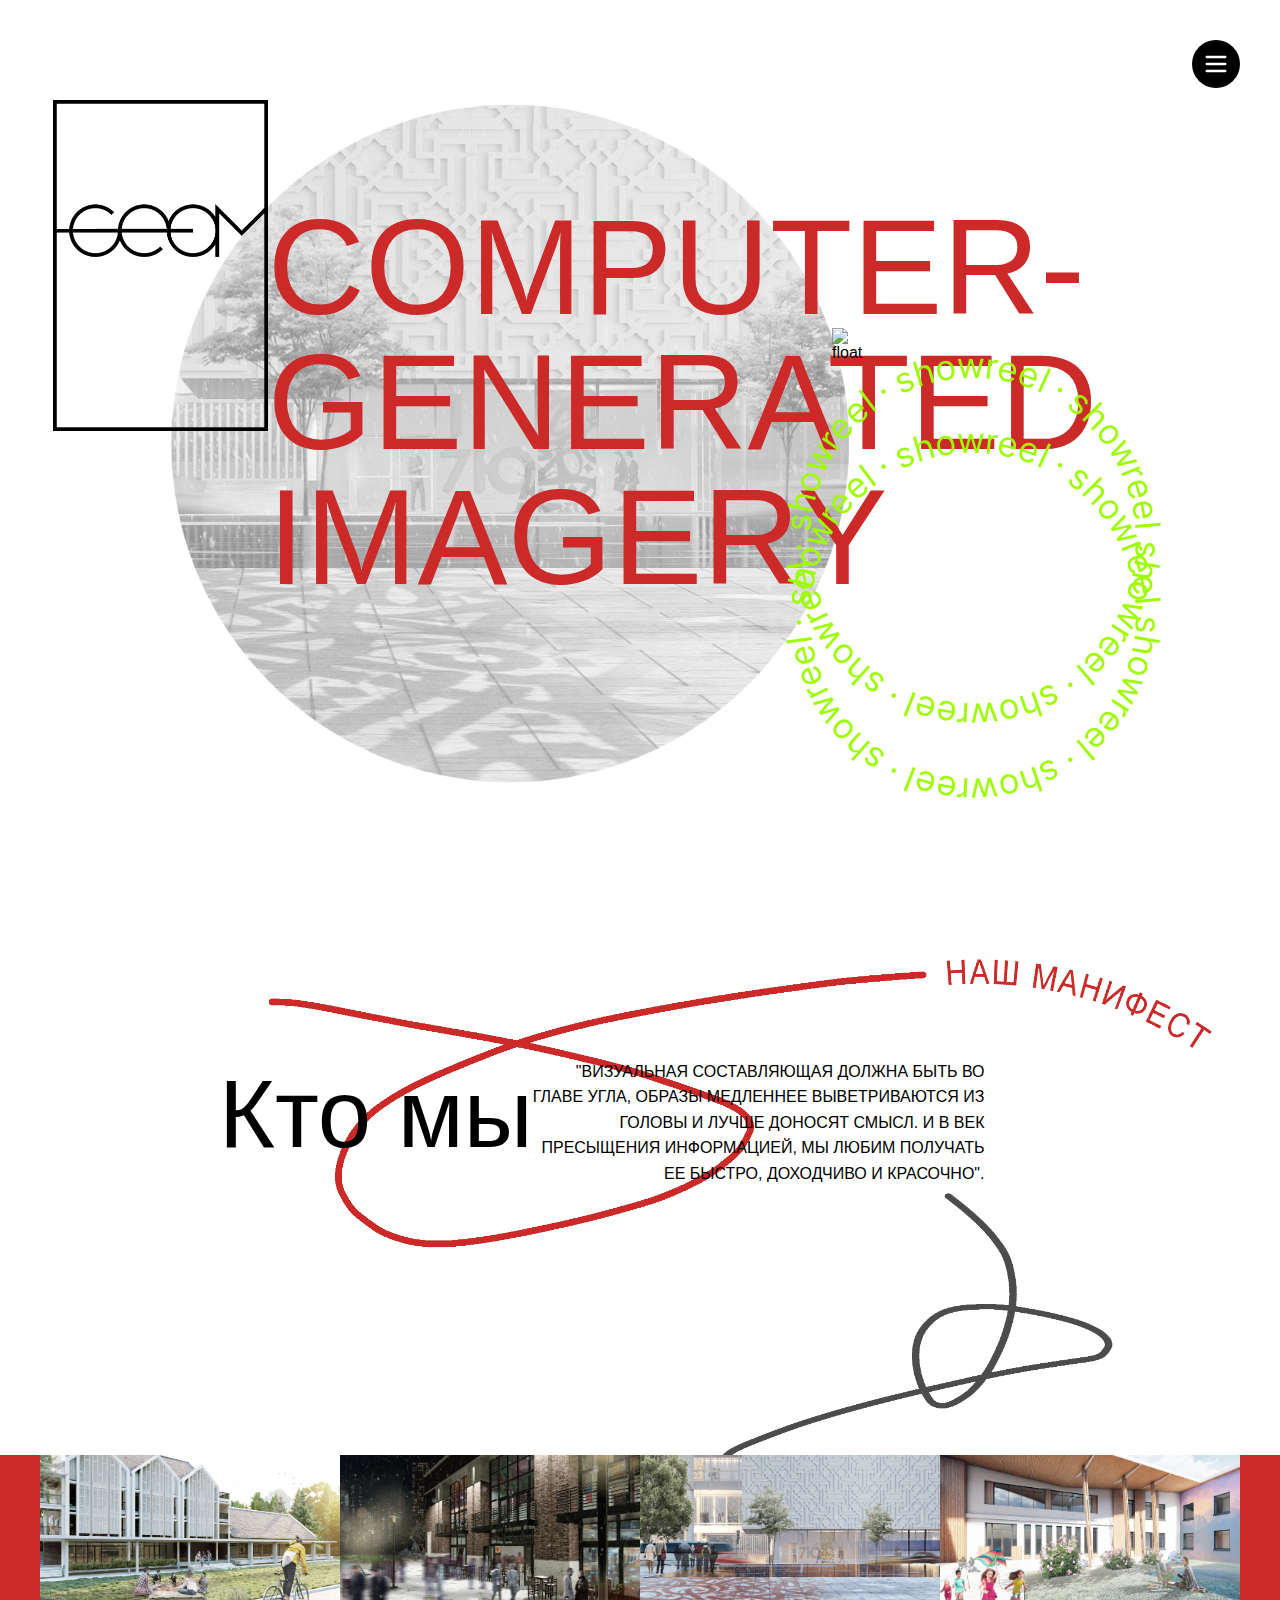
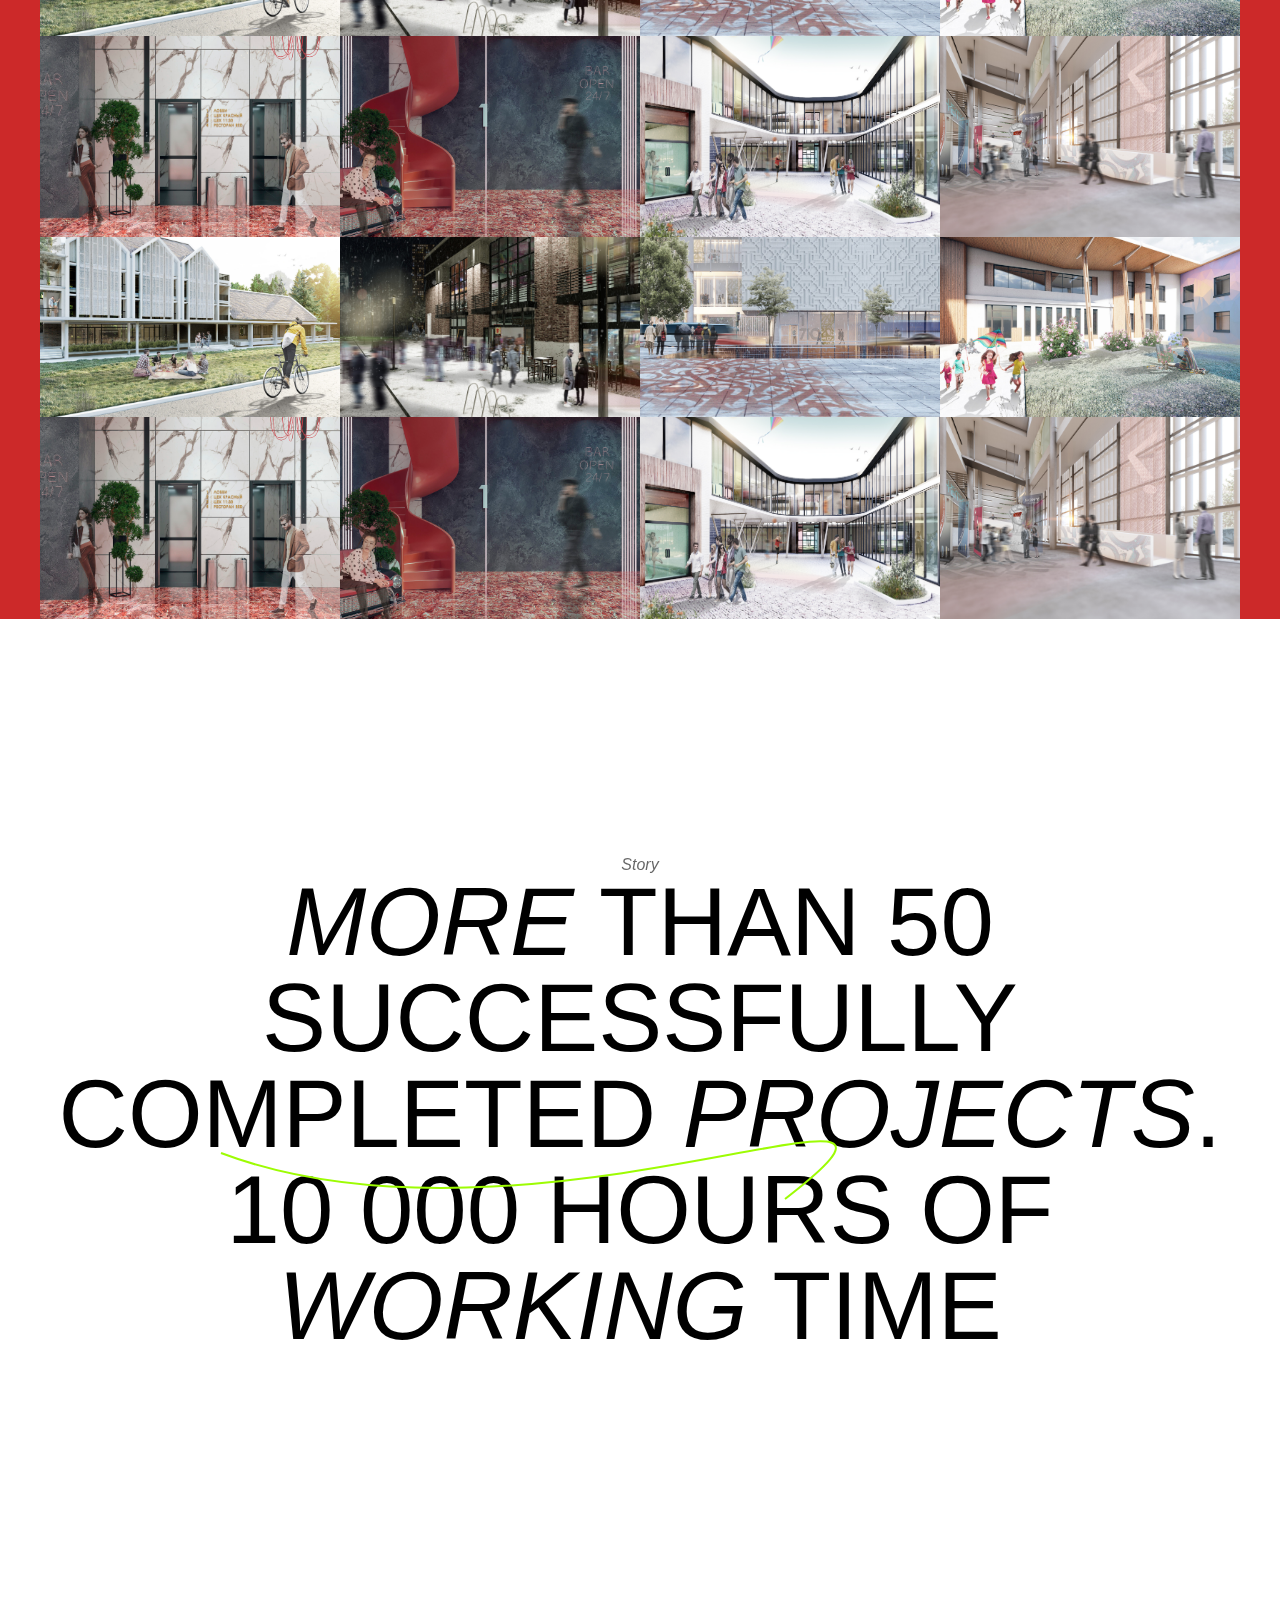
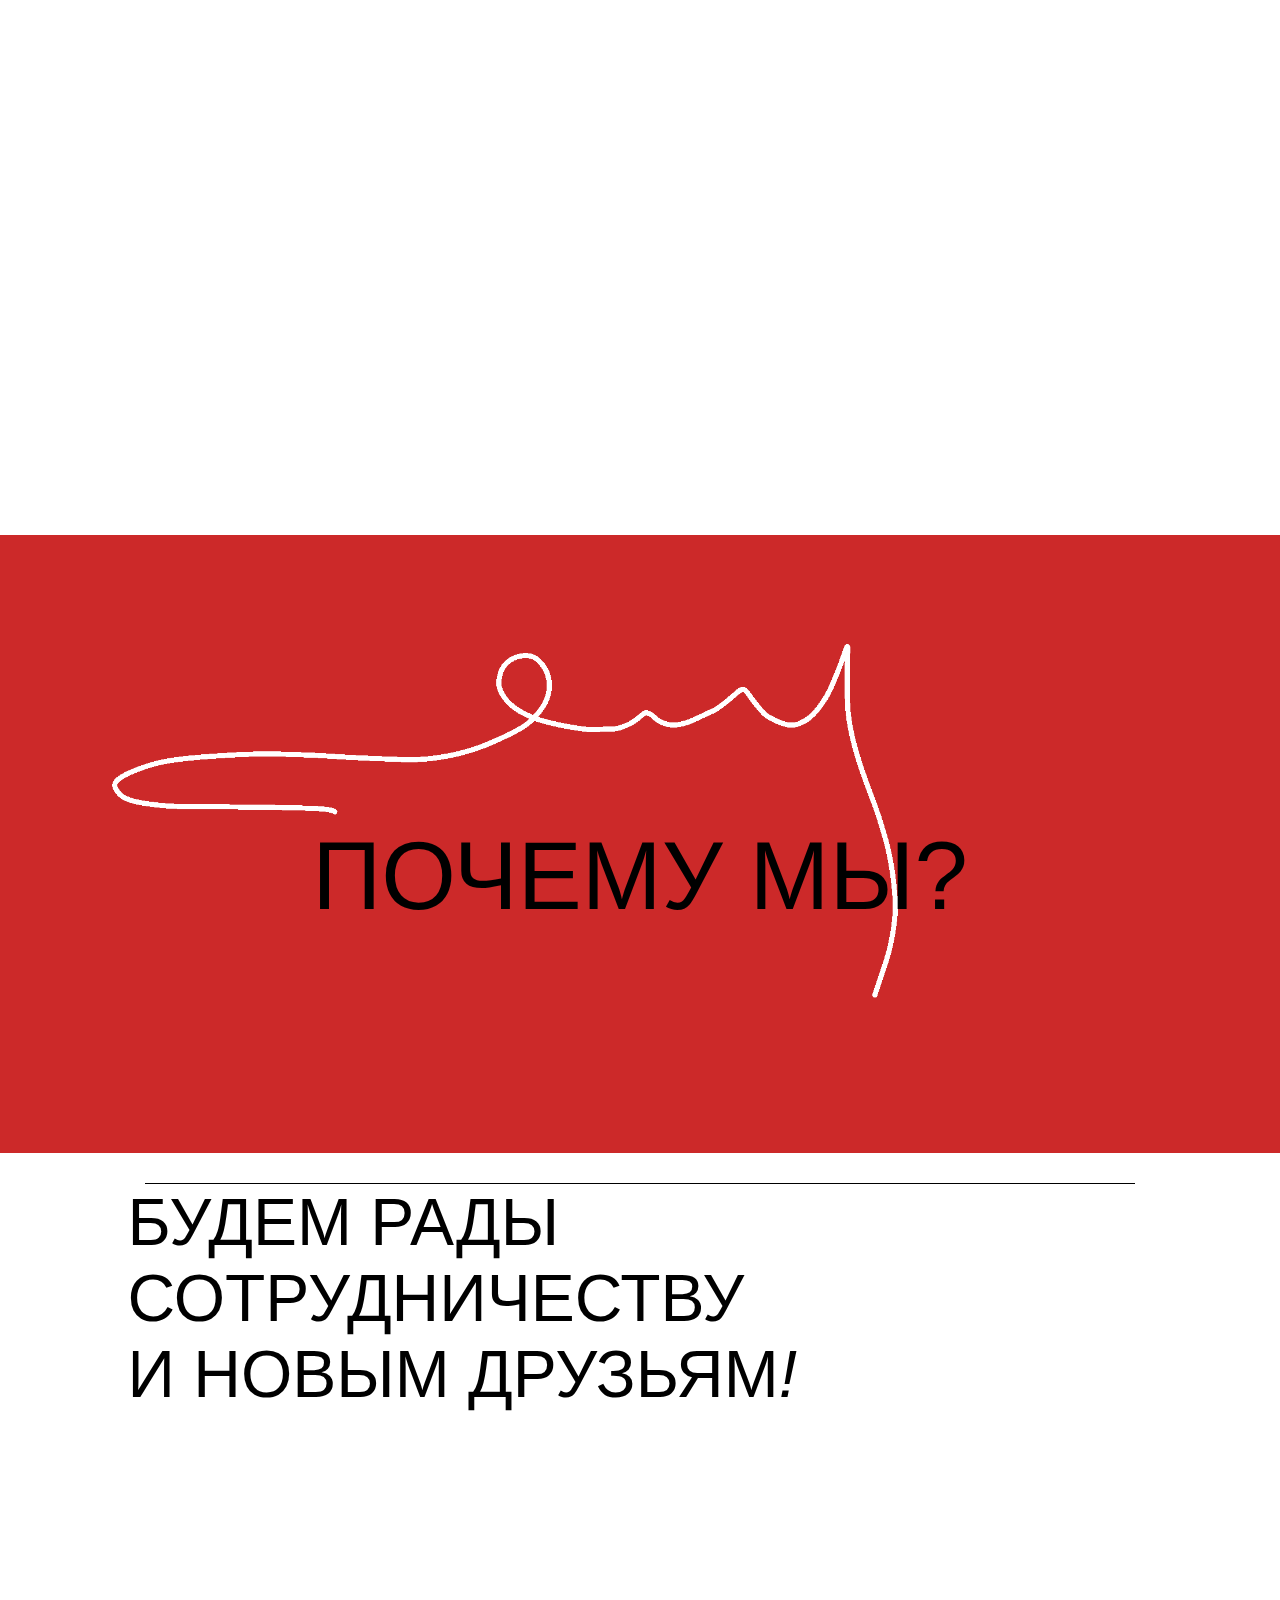
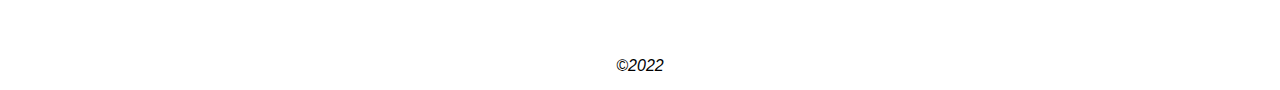
==== general/index.html @ 5d769326 "Add resize block after section" ====
<!DOCTYPE html>
<html lang="ru" id="html">
<head>
  <meta charset="UTF-8">
  <meta name="viewport"
        content="width=device-width, user-scalable=no, initial-scale=1.0, maximum-scale=1.0, minimum-scale=1.0">
  <meta http-equiv="X-UA-Compatible" content="ie=edge">
  <link rel="stylesheet" href="css/style.css">
  <title>GM</title>
</head>
<body>
  <main id="main" class="main_opacity">
    <!-- Welcome -->
    <section class="welcome" id="welcome">
      <div class="resize">
        <img class="welcome__img-circle" src="./assets/block-1_circle.png" alt="circle">
        <div class="welcome__text-wrapper">
          <p>
            COMPUTER- GENERATED IMAGERY
          </p>
          <img class="welcome__img-square" id="welcome-square" src="./assets/block-1_square.png" alt="square">
          <img class="welcome__img-circle-2" src="./assets/block-1_circle-2.svg" alt="circle-2">
          <img class="welcome__img-circle-3" src="./assets/block-1_circle-2.svg" alt="circle-2">
        </div>
        <img class="welcome__img-float" id="welcome-float" src="./assets/block-1_float.png" alt="float">
      </div>
    </section>

    <!-- About -->
    <section class="about" id="about">
      <div class="resize">
        <div class="about__text-wrapper">
          <img class="about__img-line" src="./assets/block-2_line.png" alt="line">
          <img class="about__img-manifest" src="./assets/block-2_manifest.png" alt="manifest">
          <p class="about__who" id="about__who">
            Кто&nbsp;мы
          </p>
          <p class="about__about-us">
            "Визуальная составляющая должна быть во
            <br>главе угла, образы медленнее выветриваются из
            <br>головы и лучше доносят смысл. И в век
            <br>пресыщения информацией, мы любим получать
            <br>ее быстро, доходчиво и красочно".
          </p>
          <img class="about__img-line-2" src="./assets/block-2_line-2.png" alt="line">
        </div>
      </div>
    </section>

    <!-- Portfolio Marquee  -->
    <section class="portfolio-marquee">

    </section>

    <!-- Gallery -->
    <section class="gallery">
      <div class="resize">
        <div class="gallery__photos">
          <img src="./assets/block-3_image-1.jpg" alt="">
          <img src="./assets/block-3_image-2.jpg" alt="">
          <img src="./assets/block-3_image-3.jpg" alt="">
          <img src="./assets/block-3_image-4.jpg" alt="">
          <img src="./assets/block-3_image-5.jpg" alt="">
          <img src="./assets/block-3_image-6.jpg" alt="">
          <img src="./assets/block-3_image-7.jpg" alt="">
          <img src="./assets/block-3_image-8.jpg" alt="">
        </div>
        <div class="gallery__photos">
          <img src="./assets/block-3_image-1.jpg" alt="">
          <img src="./assets/block-3_image-2.jpg" alt="">
          <img src="./assets/block-3_image-3.jpg" alt="">
          <img src="./assets/block-3_image-4.jpg" alt="">
          <img src="./assets/block-3_image-5.jpg" alt="">
          <img src="./assets/block-3_image-6.jpg" alt="">
          <img src="./assets/block-3_image-7.jpg" alt="">
          <img src="./assets/block-3_image-8.jpg" alt="">
        </div>
      </div>
    </section>

    <!-- Marquee -->
    <section class="contact-marquee">

    </section>

    <!-- Story -->
    <section class="story">
      <div class="resize">
        <em>Story</em>
        <p>
          <em>MORE</em>
          THAN 50 SUCCESSFULLY COMPLETED
          <em>PROJECTS</em>.
          10&nbsp;000 HOURS&nbsp;OF <em>WORKING</em> TIME
        </p>
        <img src="./assets/block-4_line.svg" alt="line">
      </div>
    </section>

    <!-- Free Space -->
    <section class="free-space"></section>

    <!-- Why -->
    <section class="why">
      <div class="resize">
        <img src="./assets/block-6.png" alt="line">
        <p>Почему мы?</p>
      </div>
    </section>

    <!-- Footer -->
    <section class="footer">
      <div class="resize">
        <div class="footer__text-wrapper">
          <div class="footer__divider"></div>
          <p>Будем рады сотрудничеству и&nbsp;новым&nbsp;друзьям<em>!</em></p>
        </div>
      </div>
    </section>

    <section class="email__marquee">

    </section>

    <section class="year">
      <div class="resize">
        <em>©2022</em>
      </div>
    </section>


    <!-- Float button -->
    <button class="float_button" id="float_button">
      <svg xmlns="http://www.w3.org/2000/svg" fill="none" viewBox="0 0 24 24" stroke="#ffffff" stroke-width="2">
        <path stroke-linecap="round" stroke-linejoin="round" d="M4 6h16M4 12h16M4 18h16" />
      </svg>
    </button>

    <!-- Side menu -->
    <div class="sidebar sidebar-hidden" id="sidebar">
      <div class="menu">
        <div class="links">
          <a href="#">Works</a>
          <a href="#">Templates</a>
          <a href="#">Team</a>
          <a href="#">About</a>
          <a href="#">Contact</a>
        </div>
        <div class="socials">
          <a href="#">
            <svg width="30px" height="30px" viewBox="0 0 100 100" fill="none" xmlns="http://www.w3.org/2000/svg">
              <path fill-rule="evenodd" clip-rule="evenodd" d="M50 100c27.614 0 50-22.386 50-50S77.614 0 50 0 0 22.386 0 50s22.386 50 50 50Zm19.091-63.636c2.046-.227 4.09-.682 5.909-1.591-1.364 2.045-2.954 3.863-5.228 5v1.364c0 13.636-10.227 29.09-29.09 29.09-5.909 0-11.137-1.59-15.682-4.545.909.227 1.59.227 2.5.227 4.773 0 9.318-1.59 12.727-4.318-4.545 0-8.181-2.955-9.545-7.046.455.227 1.137.227 1.818.227.907 0 1.814-.226 2.72-.453l.008-.002c-4.772-.909-8.182-5-8.182-10v-.227a8.196 8.196 0 0 0 4.546 1.364c-2.727-1.819-4.546-4.773-4.546-8.41 0-2.045.455-3.636 1.364-5.226 5.227 6.136 12.727 10.227 21.136 10.682-.227-.682-.227-1.364-.227-2.273A10.184 10.184 0 0 1 59.546 30c2.954 0 5.681 1.136 7.5 3.181 2.5-.454 4.545-1.362 6.59-2.5-.909 2.501-2.5 4.319-4.545 5.683Z" fill="#ffffff"></path></svg>
          </a>
          <a href="#">
            <svg width="30px" height="30px" viewBox="0 0 100 100" fill="none" xmlns="http://www.w3.org/2000/svg">
              <path fill-rule="evenodd" clip-rule="evenodd" d="M50 100c27.614 0 50-22.386 50-50S77.614 0 50 0 0 22.386 0 50s22.386 50 50 50Zm17.9-67.374c3.838.346 6 2.695 6.474 6.438.332 2.612.626 6.352.626 10.375 0 7.064-.626 11.148-.626 11.148-.588 3.728-2.39 5.752-6.18 6.18-4.235.48-13.76.7-17.992.7-4.38 0-13.237-.184-17.66-.552-3.8-.317-6.394-2.44-6.916-6.218-.38-2.752-.626-6.022-.626-11.222 0-5.788.209-8.238.7-10.853.699-3.732 2.48-5.54 6.548-5.96C36.516 32.221 40.55 32 49.577 32c4.413 0 13.927.228 18.322.626Zm-23.216 9.761v14.374L58.37 49.5l-13.686-7.114Z" fill="#ffffff"></path></svg>
          </a>
          <a href="#">
            <svg width="30px" height="30px" viewBox="0 0 100 100" fill="none" xmlns="http://www.w3.org/2000/svg">
              <path fill-rule="evenodd" clip-rule="evenodd" d="M50 100c27.614 0 50-22.386 50-50S77.614 0 50 0 0 22.386 0 50s22.386 50 50 50Zm22.86-30V54.524c0-8.29-4.426-12.148-10.332-12.148-4.766 0-6.895 2.623-8.088 4.46v-3.825h-8.974c.12 2.533 0 26.989 0 26.989h8.976V54.927c0-.807.06-1.61.297-2.187.65-1.614 2.125-3.282 4.604-3.282 3.247 0 4.545 2.475 4.545 6.102V70h8.973ZM54.44 46.836v.087h-.059l.03-.044.03-.043ZM31 34.663C31 32.013 33.008 30 36.078 30c3.072 0 4.959 2.014 5.017 4.663 0 2.59-1.945 4.665-5.076 4.665h-.06c-3.009 0-4.959-2.075-4.959-4.665ZM40.505 70h-8.972V43.01h8.972V70Z" fill="#ffffff"></path></svg>
          </a>
        </div>
        <button class="float_button" id="sidebar-close">
          <svg xmlns="http://www.w3.org/2000/svg" fill="none" viewBox="0 0 24 24" stroke="#ffffff" stroke-width="1">
            <path stroke-linecap="round" stroke-linejoin="round" d="M6 18L18 6M6 6l12 12" />
          </svg>
        </button>
      </div>
    </div>
  </main>

  <!-- Scripts -->
  <script defer src="./js/main.js"></script>
</body>
</html>
---- general/css/style.css ----
:root {
    --color-white: #ffffff;
    --color-black: #000000;
    --color-red: #cc2929;
    --color-sidebar-background: #00000010;
    --font-family: 'Arial', Arial, sans-serif;
}

/* <!-- Animations --> */
@keyframes rotate {
    from { transform: rotate(0deg) }
    to { transform: rotate(360deg) }
}

* {
    margin: 0;
    padding: 0;
    border: none;
    outline: none;
    box-sizing: border-box;
    font-family: var(--font-family);
}

html,
body {
    width: 100%;
    height: 100%;
    min-height: 100vh;
    position: relative;
}

a {
    color: inherit;
    text-decoration: none;
}

img {
    user-select: none;
}

main {
    height: 100%;
}

.main_opacity {
    opacity: 0;
    transition: opacity ease-in-out 3s;
}

.main_opacity_visible {
    opacity: 1;
}

section .resize {
    height: 100%;
    width: 100%;
    max-width: 1600px;
    margin: 0 auto;
    display: flex;
    justify-content: center;
    align-items: center;
    position: relative;
    flex-direction: column;
}

/* <!-- Welcome --> */
.welcome {
    height: 100%;
    overflow: hidden;
}

.welcome__text-wrapper {
    user-select: none;
    max-width: 745px;
    position: relative;
    width: 100%;
}

.welcome__text-wrapper p {
    width: 100%;
    font-size: 135px;
    color: var(--color-red);
    background-position: center center;
    z-index: 12;
    line-height: 1;
    position: relative;
    margin-bottom: 95px;
}

.welcome__img-circle,
.welcome__img-circle-2,
.welcome__img-circle-3,
.welcome__img-square,
.welcome__img-float {
    position: absolute;
}

.welcome__img-circle {
    top: calc(50% - 725px / 2);
    left: calc(40% - 725px / 2);
    z-index: 11;
    width: 725px;
    animation: rotate 10s infinite linear;
}
.welcome__img-circle-2,
.welcome__img-circle-3 {
    z-index: 13;
    width: 376px;
    right: -20%;
    bottom: -5%;
    animation: rotate 20s infinite linear;
}

.welcome__img-circle-2 {
    bottom: -20%;
}

.welcome__img-square {
    z-index: 13;
    width: 215px;
    top: -20%;
    left: -215px;
}

.welcome__img-float {
    width: 45px;
    top: calc(40% - 65px / 2);
    left: 65%;
    z-index: 13;
}

/* <!-- About --> */
.about {
    max-height: 445px;
    height: 100%;
}

.about__text-wrapper {
    position: relative;
    display: flex;
    margin: 0 auto;
    transform: translate(-5%, 0);
    max-width: 1000px;
}

.about__img-line,
.about__img-line-2,
.about__img-manifest {
    position: absolute;
}

.about__img-line {
    max-width: 888px;
    top: -230px;
    left: -100px
}

.about__img-line-2 {
    max-width: 499px;
    left: 55%;
    top: 115px;
    filter: grayscale(1);
    animation: rotate 30s infinite linear;
}

.about__img-manifest {
    transform: rotate(15deg);
    max-width: 482px;
    top: -125px;
    left: 600px;
}

.about__who {
    font-size: 96px;
    flex: 1;
    position: relative;
}

.about__about-us {
    text-transform: uppercase;
    text-align: right;
    line-height: 1.6;
    font-size: 16px;
    position: relative;
}

/* <!-- Portfolio Marquee  --> */
.portfolio-marquee {
    height: 100%;
    max-height: 110px;
    padding-top: 15px;
}

/* <!-- Gallery --> */
.gallery {
    background-color: var(--color-red);
}

.gallery__photos {
    display: flex;
    margin: 0 auto;
    height: auto;
    width: 100%;
    flex-wrap: wrap;
    max-height: 564px;
    padding: 0 40px;
}

.gallery__photos img {
    width: calc(100% / 4);
    transition: 150ms;
}

.gallery__photos img:hover {
    cursor: zoom-in;
    position: relative;
    transform: scale(1.04);
    -ms-transform: scale(1.04);
    box-shadow: 0 2px 20px 2px rgb(0 0 0 / 45%)
}

/* <!-- Marquee --> */
.contact-marquee {
    height: 100%;
    max-height: 201px;
    padding: 30px 0;
}

/* <!-- Story  --> */
.story {
    height: 100%;
    max-height: 615px;
    padding-bottom: 45px;
}

.story > * > em {
    font-size: 16px;
    opacity: 0.6;
}

.story img {
    position: absolute;
    bottom: 190px;
    left: calc((50% - 620px / 2) - 110px);
    max-width: 620px;
}

.story p {
    font-size: 96px;
    max-width: 1193px;
    margin: 0 auto;
    line-height: 1;
    text-align: center;
}

/* <!-- Free Space --> */
.free-space {
    height: 100%;
    max-height: 700px;
    background-image: url('../assets/block-5_background.jpg');
    background-position: center center;
    background-size: cover;
    background-repeat: no-repeat;
    background-attachment: fixed;
    border-color: transparent;
    border-style: solid;
    filter: grayscale(100%);
}


/* <!-- Why --> */
.why {
    position: relative;
    height: 100%;
    max-height: 618px;
    background-color: var(--color-red);
    padding-top: 65px;
}

.why img {
    position: absolute;
    top: 10px;
    left: calc((50% - 973px / 2) - 50px);
    max-width: 973px;
}

.why p {
    position: relative;
    max-width: 1080px;
    margin: 0 auto;
    font-size: 96px;
    text-transform: uppercase;
}


/* <!-- Footer -->  */
.footer {
    padding-top: 30px;
}

.footer__text-wrapper {
    max-width: 1170px;
    margin: 0 auto;
    display: flex;
    flex-direction: column;
}

.footer__divider {
    height: 1px;
    width: calc(100% - 35px);
    margin: 0 auto;
    background: var(--color-black);
}

.footer__text-wrapper > p {
    width: 100%;
    max-width: 1025px;
    text-transform: uppercase;
    font-size: 66px;
}

.email__marquee {
    height: 100%;
    max-height: 245px;
    padding: 60px 0 90px;
}

.year {
    padding-bottom: 15px;
}

/* <!-- Float Button --> */
.float_button {
    top: 40px;
    right: 40px;
    width: 48px;
    height: 48px;
    z-index: 999;
    padding: 10px;
    display: flex;
    cursor: pointer;
    border-radius: 50%;
    position: fixed;
    flex-direction: column;
    justify-content: space-between;
    background-color: var(--color-black);
}

/* <!-- Side Menu --> */
.sidebar {
    top: 0;
    right: 0;
    bottom: 0;
    left: auto;
    width: 100vw;
    height: 100vh;
    display: flex;
    z-index: 1000;
    position: fixed;
    transition: 700ms;
    user-select: none;
    justify-content: flex-end;
}

.sidebar-hidden {
    right: -100vw;
}

.sidebar .menu {
    width: 375px;
    height: 100%;
    display: flex;
    position: relative;
    flex-direction: column;
    padding: 48px 40px 38px;
    justify-content: space-between;
    background-color: var(--color-black);
}

.sidebar .menu .links {
    display: flex;
    flex-direction: column;
}

.sidebar .menu .links a {
    font-size: 28px;
    font-weight: 400;
    width: fit-content;
    margin-bottom: 15px;
    color: var(--color-white);
}

.sidebar .menu .socials a {
    margin-right: 10px;
}

.sidebar .menu .float_button {
    top: 15px;
    padding: 0;
    right: 15px;
    width: 36px;
    height: 36px;
    position: absolute;
}

/* <!-- Globals --> */
.scroll-lock {
    height: 100vh;
    width: 100vw;
    overflow: hidden;
}

@media (max-width: 960px) {
    .free-space {
        display: none;
    }


    .sidebar .menu {
        width: 100vw;
    }
}
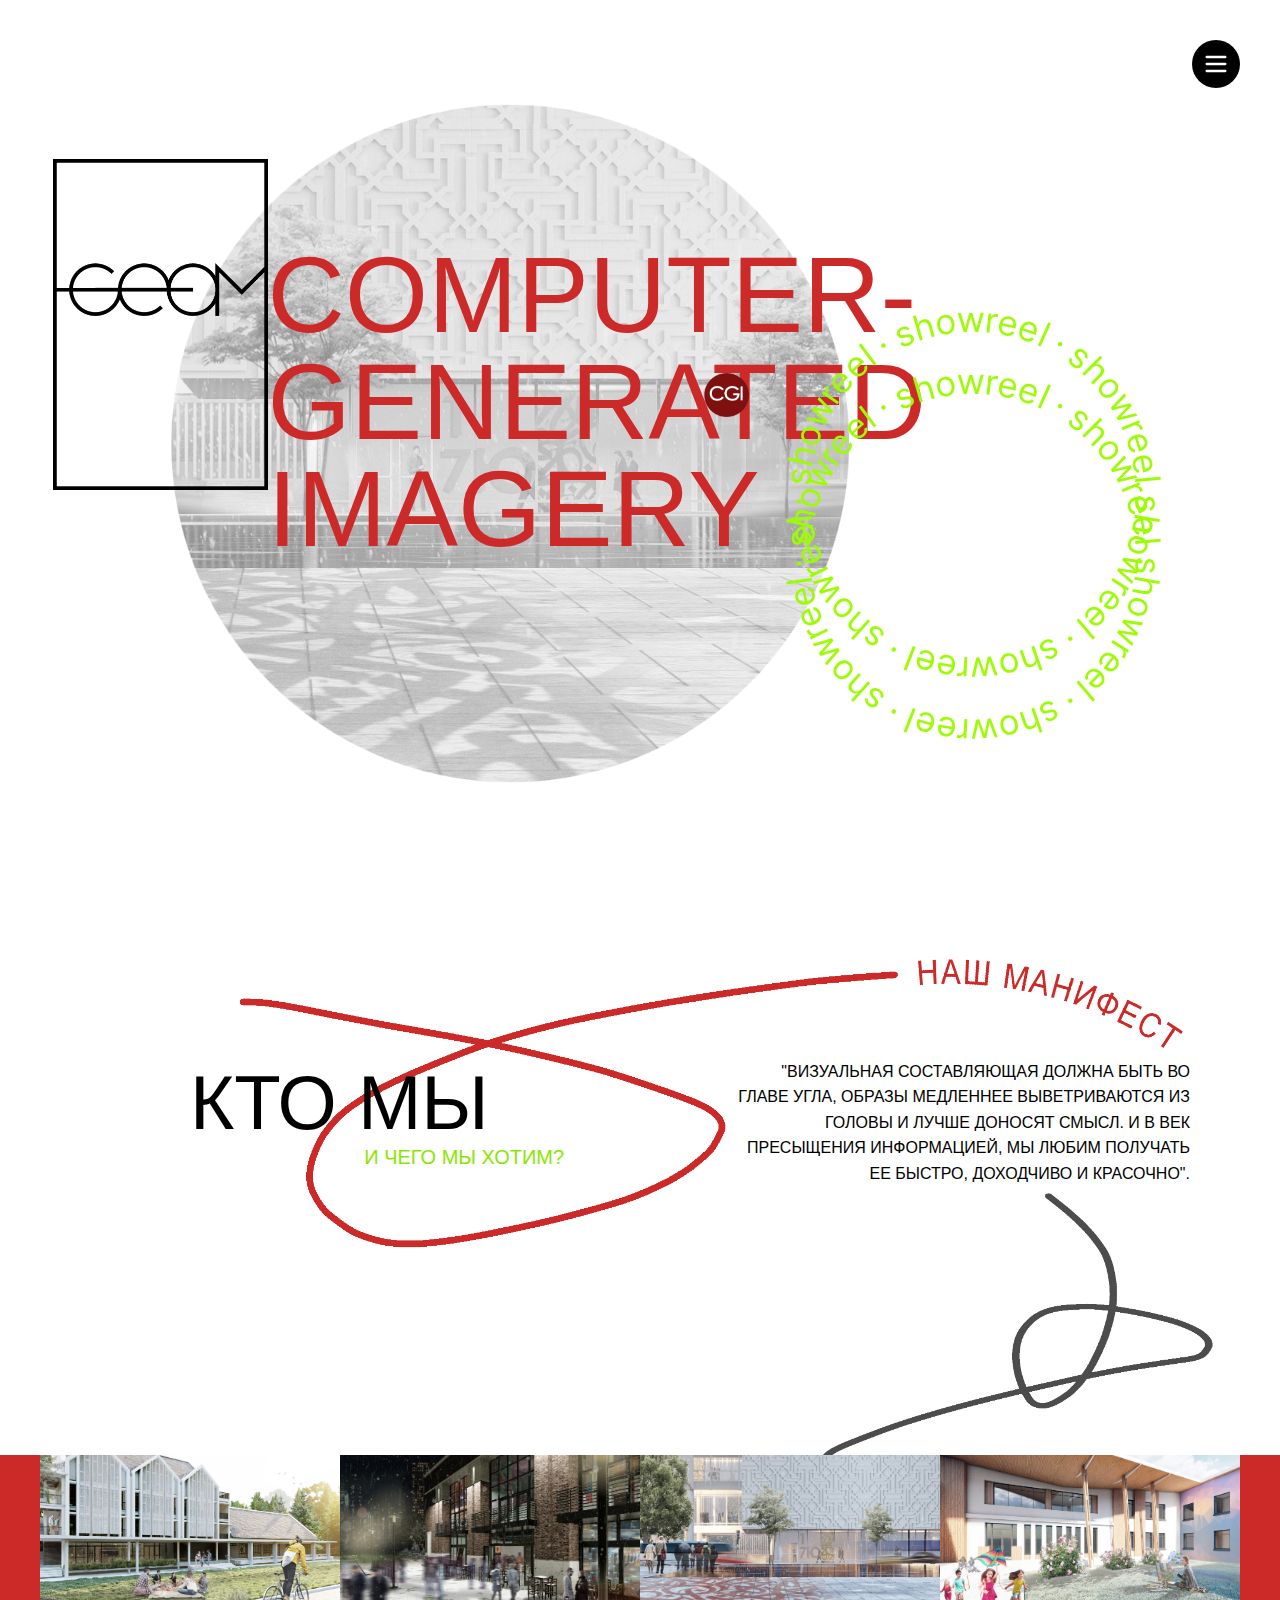
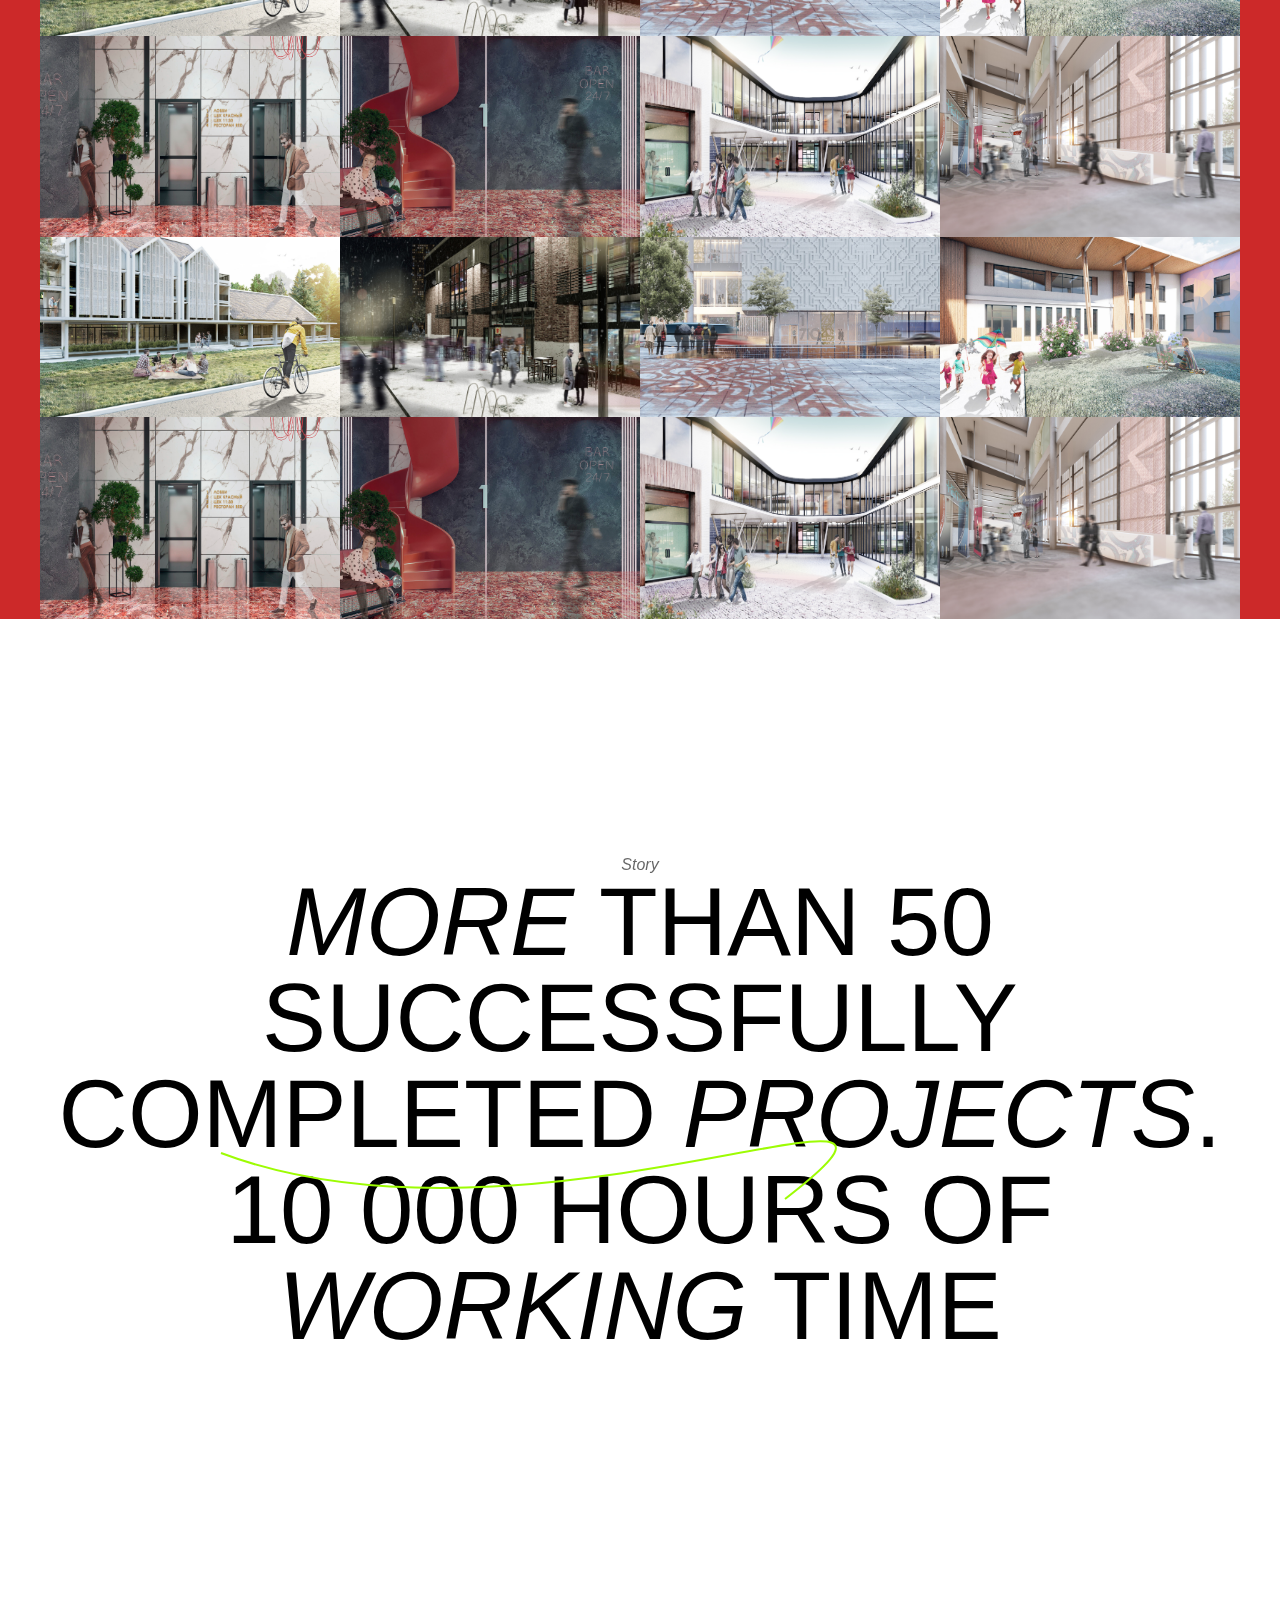
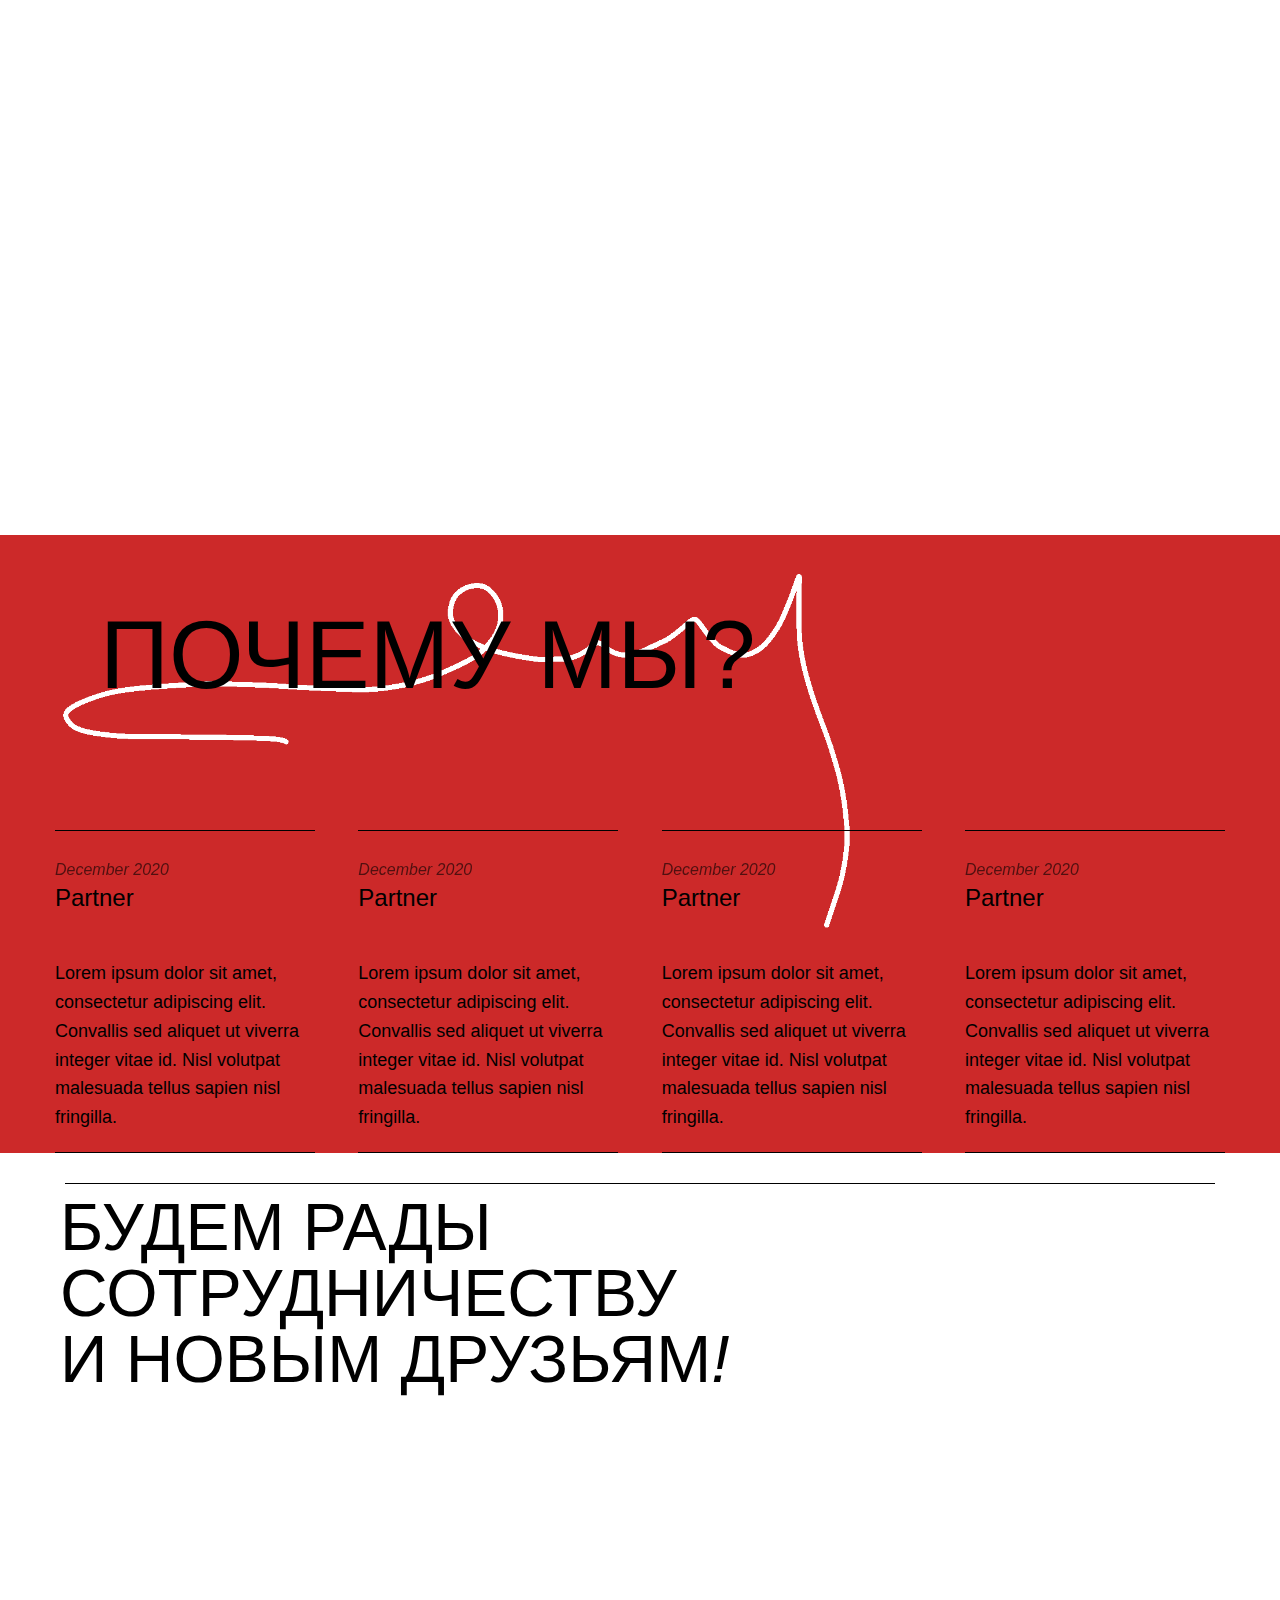
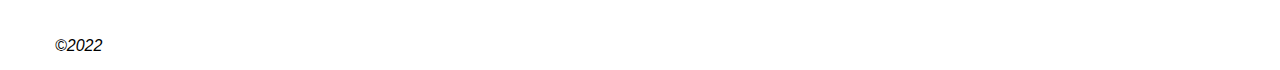
==== commit b7ca9cb6: "Add why section" ====
--- a/general/index.html
+++ b/general/index.html
@@ -33,7 +33,8 @@
           <img class="about__img-line" src="./assets/block-2_line.png" alt="line">
           <img class="about__img-manifest" src="./assets/block-2_manifest.png" alt="manifest">
           <p class="about__who" id="about__who">
-            Кто&nbsp;мы
+            Кто&nbsp;мы<br />
+            <span>И чего мы хотим?</span>
           </p>
           <p class="about__about-us">
             "Визуальная составляющая должна быть во
@@ -103,29 +104,74 @@
     <!-- Why -->
     <section class="why">
       <div class="resize">
-        <img src="./assets/block-6.png" alt="line">
-        <p>Почему мы?</p>
+        <div class="why__wrapper">
+          <div class="why__text-wrapper">
+            <img src="./assets/block-6.png" alt="line">
+            <p>Почему мы?</p>
+          </div>
+          <div class="why__content">
+            <div class="content__item">
+              <em>December 2020</em>
+              <p>Partner</p>
+              <span>
+                Lorem ipsum dolor sit amet, consectetur adipiscing elit.
+                Convallis sed aliquet ut viverra integer vitae id.
+                Nisl volutpat malesuada tellus sapien nisl fringilla.
+              </span>
+            </div>
+            <div class="content__item">
+              <em>December 2020</em>
+              <p>Partner</p>
+              <span>
+                Lorem ipsum dolor sit amet, consectetur adipiscing elit.
+                Convallis sed aliquet ut viverra integer vitae id.
+                Nisl volutpat malesuada tellus sapien nisl fringilla.
+              </span>
+            </div>
+            <div class="content__item">
+              <em>December 2020</em>
+              <p>Partner</p>
+              <span>
+                Lorem ipsum dolor sit amet, consectetur adipiscing elit.
+                Convallis sed aliquet ut viverra integer vitae id.
+                Nisl volutpat malesuada tellus sapien nisl fringilla.
+              </span>
+            </div>
+            <div class="content__item">
+              <em>December 2020</em>
+              <p>Partner</p>
+              <span>
+                Lorem ipsum dolor sit amet, consectetur adipiscing elit.
+                Convallis sed aliquet ut viverra integer vitae id.
+                Nisl volutpat malesuada tellus sapien nisl fringilla.
+              </span>
+            </div>
+          </div>
+        </div>
       </div>
     </section>
 
     <!-- Footer -->
-    <section class="footer">
+    <section class="footer" id="footer">
       <div class="resize">
         <div class="footer__text-wrapper">
           <div class="footer__divider"></div>
           <p>Будем рады сотрудничеству и&nbsp;новым&nbsp;друзьям<em>!</em></p>
         </div>
-      </div>
-    </section>
-
-    <section class="email__marquee">
-
-    </section>
-
-    <section class="year">
-      <div class="resize">
-        <em>©2022</em>
-      </div>
+
+        <!-- Have a bug -->
+        <!-- <img id="footer-float" class="footer__float" src="./assets/block-7_float.png" alt="" /> -->
+      </div>
+
+      <section class="email__marquee">
+
+      </section>
+
+      <section class="year">
+        <div class="resize">
+          <em>©2022</em>
+        </div>
+      </section>
     </section>
 
 
--- a/general/css/style.css
+++ b/general/css/style.css
@@ -21,6 +21,10 @@
     font-family: var(--font-family);
 }
 
+html {
+    font-size: 0.62vw;
+}
+
 html,
 body {
     width: 100%;
@@ -77,8 +81,9 @@
 }
 
 .welcome__text-wrapper p {
-    width: 100%;
-    font-size: 135px;
+    max-width: 745px;
+    width: 100%;
+    font-size: min(max(13.5rem, 70px), 135px);
     color: var(--color-red);
     background-position: center center;
     z-index: 12;
@@ -124,8 +129,8 @@
 
 .welcome__img-float {
     width: 45px;
-    top: calc(40% - 65px / 2);
-    left: 65%;
+    top: calc(45% - 65px / 2);
+    left: 55%;
     z-index: 13;
 }
 
@@ -139,8 +144,9 @@
     position: relative;
     display: flex;
     margin: 0 auto;
-    transform: translate(-5%, 0);
+    transform: translate(5%, 0);
     max-width: 1000px;
+    width: 100%;
 }
 
 .about__img-line,
@@ -171,9 +177,18 @@
 }
 
 .about__who {
-    font-size: 96px;
+    display: flex;
+    flex-direction: column;
+    font-size: min(max(9.6rem, 30px), 96px);
     flex: 1;
     position: relative;
+    text-transform: uppercase;
+}
+
+.about__who > span {
+    color: #8ae600;
+    font-size: 20px;
+    text-align: center;
 }
 
 .about__about-us {
@@ -279,27 +294,74 @@
 
 .why img {
     position: absolute;
-    top: 10px;
-    left: calc((50% - 973px / 2) - 50px);
+    top: -60px;
+    left: 0;
     max-width: 973px;
 }
 
-.why p {
-    position: relative;
-    max-width: 1080px;
+.why__wrapper {
+    max-width: 1170px;
+    height: 100%;
+    width: 100%;
+}
+
+.why__text-wrapper {
+    position: relative;
     margin: 0 auto;
     font-size: 96px;
     text-transform: uppercase;
+}
+
+.why__text-wrapper > p {
+    position: relative;
+    z-index: 2;
+    margin-left: 45px;
+}
+
+.why__content {
+    height: calc(100% - 110px);
+    padding-top: 120px;
+    display: flex;
+    justify-content: space-between;
+}
+
+.content__item {
+    position: relative;
+    max-width: 260px;
+    width: 100%;
+    height: 100%;
+    display: flex;
+    flex-direction: column;
+    border-top: 1px solid #000;
+    border-bottom: 1px solid #000;
+}
+
+.content__item > em {
+    font-size: 16px;
+    opacity: 0.6;
+    margin: 30px 0 5px;
+}
+
+.content__item > p {
+    font-size: 24px;
+}
+
+.content__item > span {
+    font-size: 18px;
+    line-height: 1.6;
+    margin: auto 0 20px;
 }
 
 
 /* <!-- Footer -->  */
 .footer {
     padding-top: 30px;
+    overflow: hidden;
 }
 
 .footer__text-wrapper {
-    max-width: 1170px;
+    max-width: 1160px;
+    width: 100%;
     margin: 0 auto;
     display: flex;
     flex-direction: column;
@@ -307,8 +369,8 @@
 
 .footer__divider {
     height: 1px;
-    width: calc(100% - 35px);
-    margin: 0 auto;
+    width: calc(100% - 10px);
+    margin: 0 auto 10px;
     background: var(--color-black);
 }
 
@@ -317,16 +379,29 @@
     max-width: 1025px;
     text-transform: uppercase;
     font-size: 66px;
+    line-height: 1;
+}
+
+.footer__float {
+    position: absolute;
+    top: 50%;
+    left: 55%;
+    width: 287px;
 }
 
 .email__marquee {
-    height: 100%;
-    max-height: 245px;
+    height: 245px;
     padding: 60px 0 90px;
 }
 
 .year {
     padding-bottom: 15px;
+}
+
+.year > div > em {
+    font-size: 16px;
+    width: 100%;
+    max-width: 1170px;
 }
 
 /* <!-- Float Button --> */
@@ -415,7 +490,6 @@
         display: none;
     }
 
-
     .sidebar .menu {
         width: 100vw;
     }
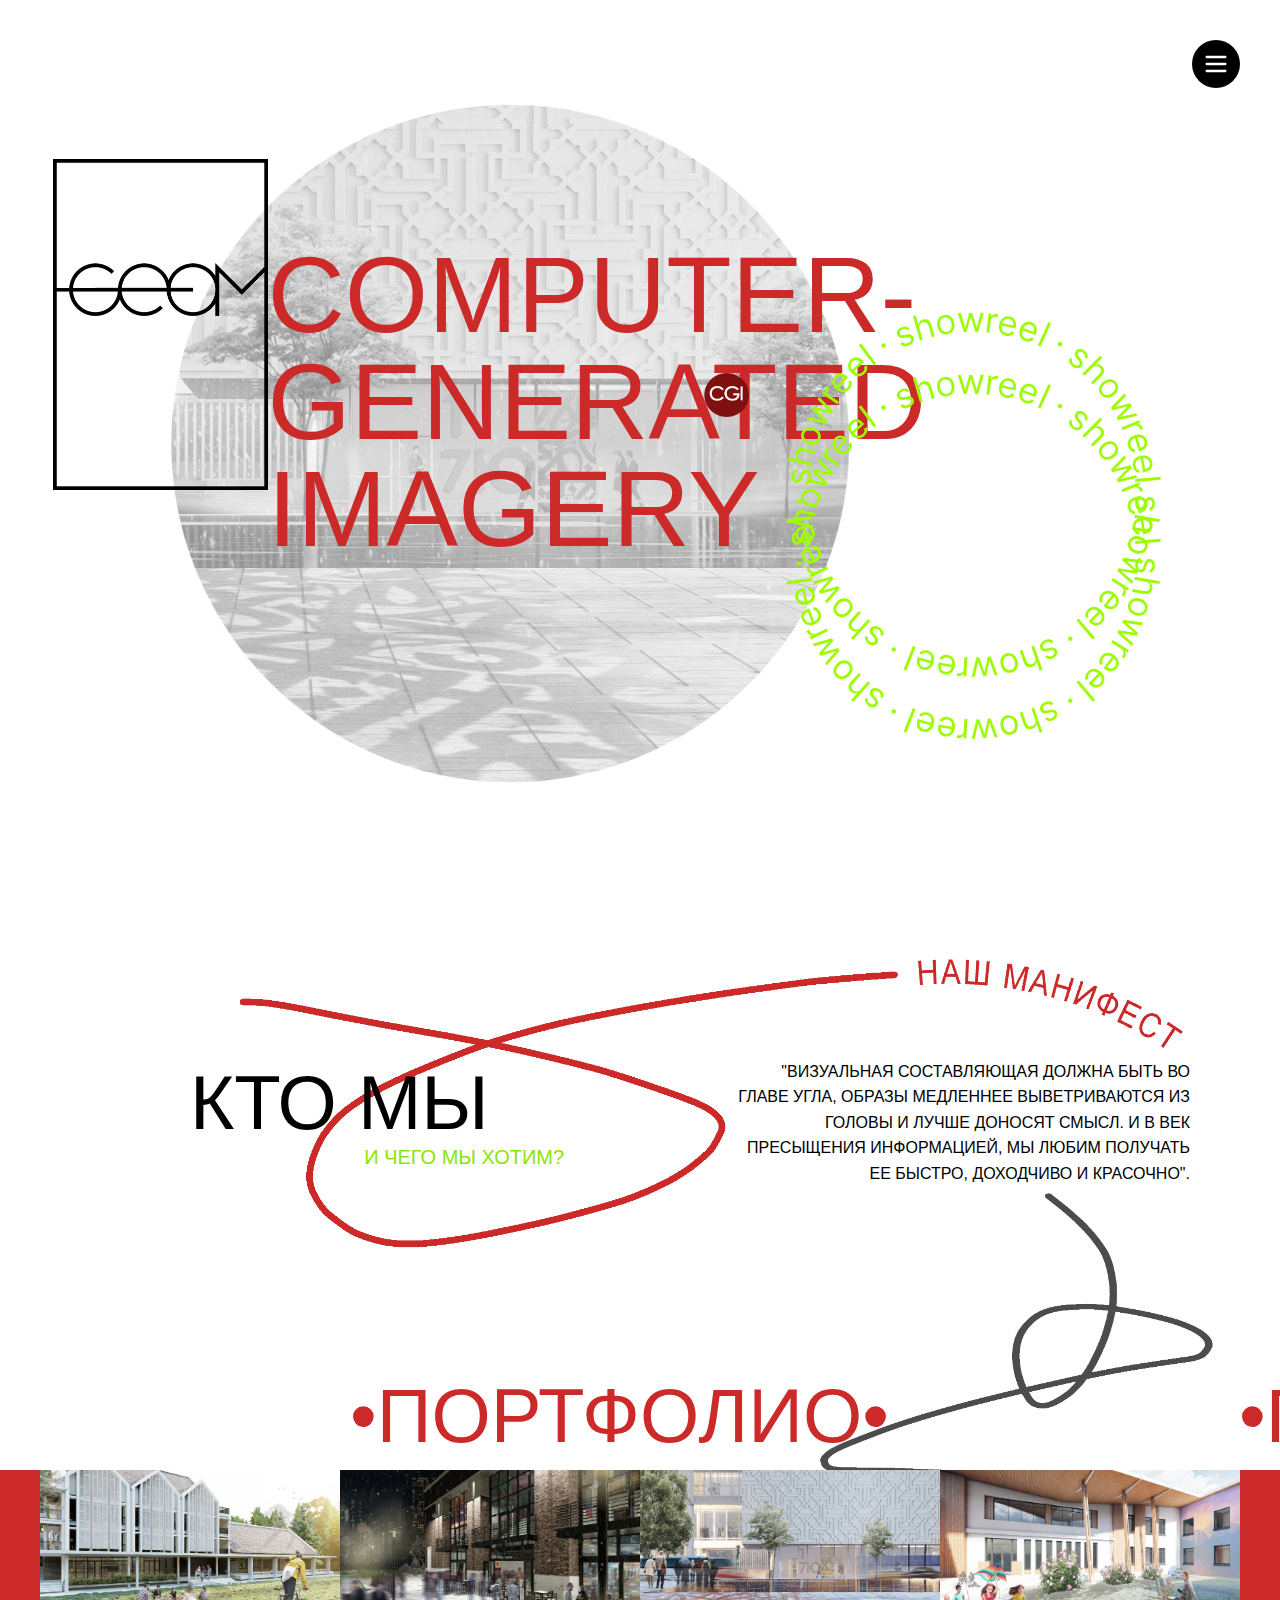
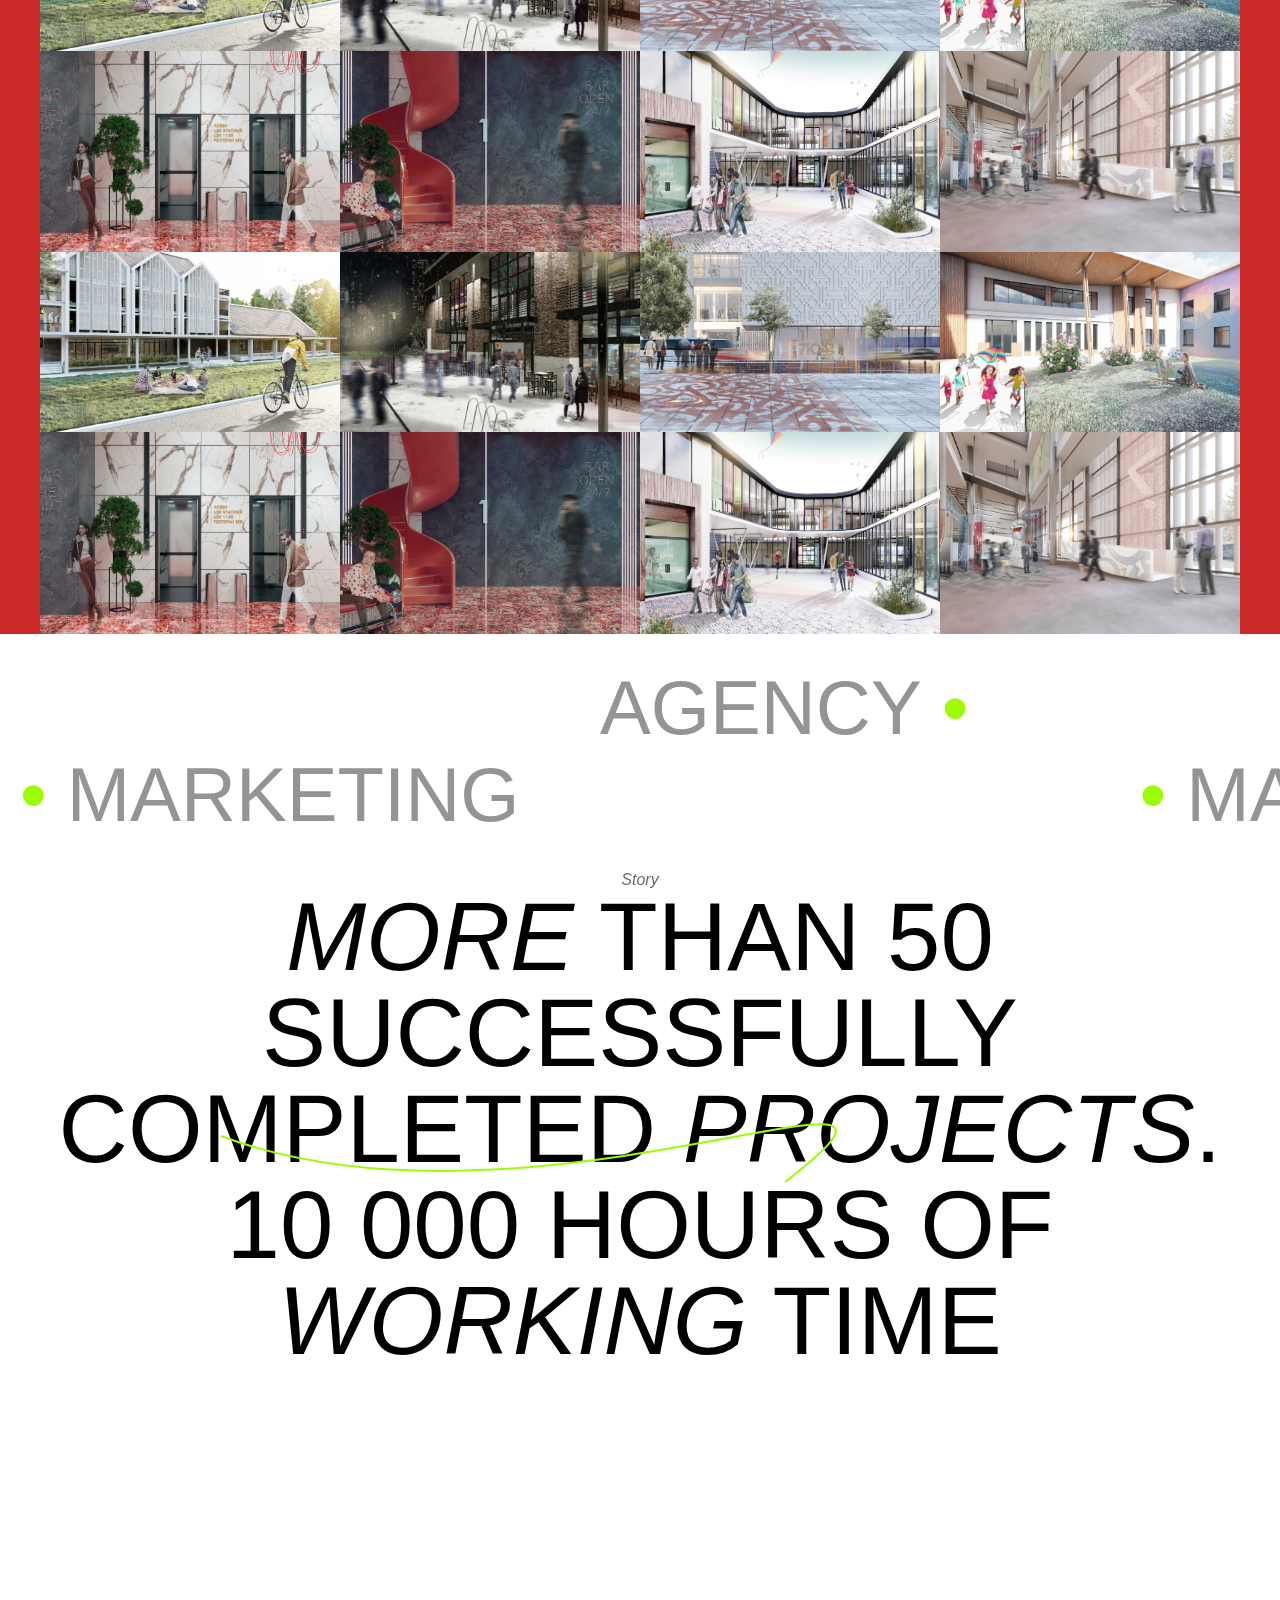
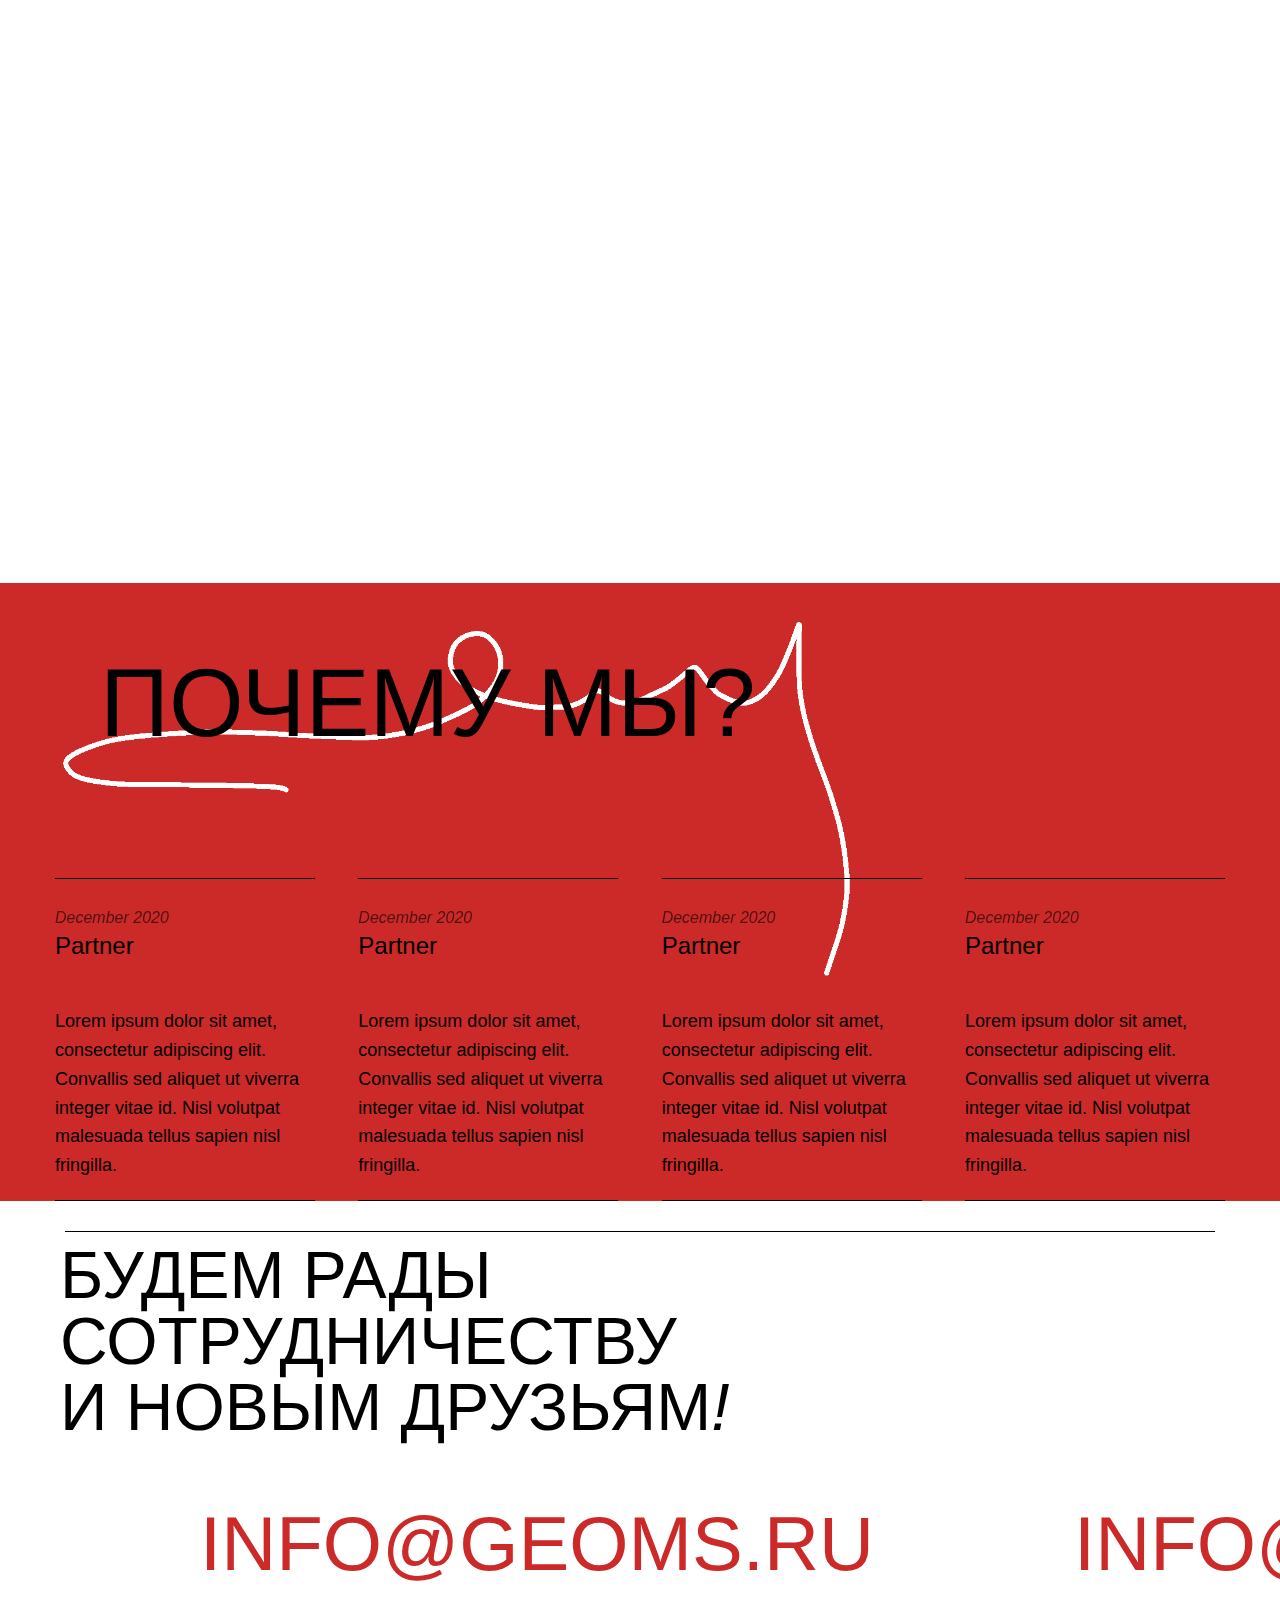
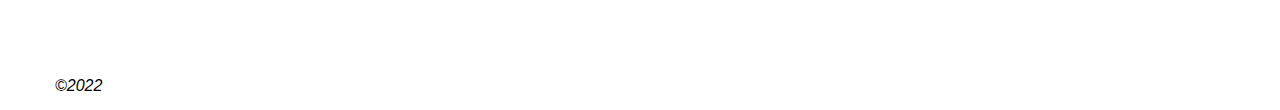
==== commit b3ed92bd: "Add marquees" ====
--- a/general/index.html
+++ b/general/index.html
@@ -49,8 +49,21 @@
     </section>
 
     <!-- Portfolio Marquee  -->
-    <section class="portfolio-marquee">
-
+    <section class="marquee portfolio-marquee">
+      <div class="inner">
+        <p>•ПОРТФОЛИО•</p>
+        <p>•ПОРТФОЛИО•</p>
+        <p>•ПОРТФОЛИО•</p>
+        <p>•ПОРТФОЛИО•</p>
+        <p>•ПОРТФОЛИО•</p>
+      </div>
+      <div class="inner">
+        <p>•ПОРТФОЛИО•</p>
+        <p>•ПОРТФОЛИО•</p>
+        <p>•ПОРТФОЛИО•</p>
+        <p>•ПОРТФОЛИО•</p>
+        <p>•ПОРТФОЛИО•</p>
+      </div>
     </section>
 
     <!-- Gallery -->
@@ -81,7 +94,82 @@
 
     <!-- Marquee -->
     <section class="contact-marquee">
-
+      <div class="marquee contact-marquee-1">
+        <div class="inner">
+          <div>
+            AGENCY
+            <div class="green-sphere">•</div>
+          </div>
+          <div>
+            AGENCY
+            <div class="green-sphere">•</div>
+          </div>
+          <div>
+            AGENCY
+            <div class="green-sphere">•</div>
+          </div>
+          <div>
+            AGENCY
+            <div class="green-sphere">•</div>
+          </div>
+        </div>
+        <div class="inner">
+          <div>
+            AGENCY
+            <div class="green-sphere">•</div>
+          </div>
+          <div>
+            AGENCY
+            <div class="green-sphere">•</div>
+          </div>
+          <div>
+            AGENCY
+            <div class="green-sphere">•</div>
+          </div>
+          <div>
+            AGENCY
+            <div class="green-sphere">•</div>
+          </div>
+        </div>
+      </div>
+      <div class="marquee contact-marquee-2">
+        <div class="inner">
+          <div>
+            <div class="green-sphere">•</div>
+            MARKETING
+          </div>
+          <div>
+            <div class="green-sphere">•</div>
+            MARKETING
+          </div>
+          <div>
+            <div class="green-sphere">•</div>
+            MARKETING
+          </div>
+          <div>
+            <div class="green-sphere">•</div>
+            MARKETING
+          </div>
+        </div>
+        <div class="inner">
+          <div>
+            <div class="green-sphere">•</div>
+            MARKETING
+          </div>
+          <div>
+            <div class="green-sphere">•</div>
+            MARKETING
+          </div>
+          <div>
+            <div class="green-sphere">•</div>
+            MARKETING
+          </div>
+          <div>
+            <div class="green-sphere">•</div>
+            MARKETING
+          </div>
+        </div>
+      </div>
     </section>
 
     <!-- Story -->
@@ -163,8 +251,21 @@
         <!-- <img id="footer-float" class="footer__float" src="./assets/block-7_float.png" alt="" /> -->
       </div>
 
-      <section class="email__marquee">
-
+      <section class="marquee email-marquee">
+        <div class="inner">
+          <p>INFO@GEOMS.RU</p>
+          <p>INFO@GEOMS.RU</p>
+          <p>INFO@GEOMS.RU</p>
+          <p>INFO@GEOMS.RU</p>
+          <p>INFO@GEOMS.RU</p>
+        </div>
+        <div class="inner">
+          <p>INFO@GEOMS.RU</p>
+          <p>INFO@GEOMS.RU</p>
+          <p>INFO@GEOMS.RU</p>
+          <p>INFO@GEOMS.RU</p>
+          <p>INFO@GEOMS.RU</p>
+        </div>
       </section>
 
       <section class="year">
--- a/general/css/style.css
+++ b/general/css/style.css
@@ -3,6 +3,7 @@
     --color-black: #000000;
     --color-red: #cc2929;
     --color-sidebar-background: #00000010;
+    --color-green: #9dfc03;
     --font-family: 'Arial', Arial, sans-serif;
 }
 
@@ -10,6 +11,11 @@
 @keyframes rotate {
     from { transform: rotate(0deg) }
     to { transform: rotate(360deg) }
+}
+
+@keyframes scroll {
+    0% { transform: translateX(0%) }
+    100% { transform: translateX(-100%) }
 }
 
 * {
@@ -55,6 +61,10 @@
     opacity: 1;
 }
 
+section {
+    max-height: 1080px;
+}
+
 section .resize {
     height: 100%;
     width: 100%;
@@ -199,13 +209,6 @@
     position: relative;
 }
 
-/* <!-- Portfolio Marquee  --> */
-.portfolio-marquee {
-    height: 100%;
-    max-height: 110px;
-    padding-top: 15px;
-}
-
 /* <!-- Gallery --> */
 .gallery {
     background-color: var(--color-red);
@@ -234,18 +237,24 @@
     box-shadow: 0 2px 20px 2px rgb(0 0 0 / 45%)
 }
 
-/* <!-- Marquee --> */
 .contact-marquee {
-    height: 100%;
-    max-height: 201px;
-    padding: 30px 0;
+    max-height: 255px;
+    display: flex;
+    flex-direction: column;
+    justify-content: space-between;
+    margin: 30px 0;
+}
+
+.green-sphere {
+    color: #9dfc03;
+    margin: 0 20px;
 }
 
 /* <!-- Story  --> */
 .story {
     height: 100%;
     max-height: 615px;
-    padding-bottom: 45px;
+    padding-bottom: 110px;
 }
 
 .story > * > em {
@@ -389,11 +398,6 @@
     width: 287px;
 }
 
-.email__marquee {
-    height: 245px;
-    padding: 60px 0 90px;
-}
-
 .year {
     padding-bottom: 15px;
 }
@@ -402,6 +406,92 @@
     font-size: 16px;
     width: 100%;
     max-width: 1170px;
+}
+
+/* <!-- Default Marquee --> */
+.marquee {
+    height: 100%;
+    width: 100%;
+    display: flex;
+    overflow-x: hidden;
+}
+
+.marquee .inner {
+    flex: 0 0 auto;
+    min-width: 100%;
+    display: flex;
+    align-items: center;
+    animation-name: scroll;
+    animation-delay: 0s;
+    animation-duration: 30s;
+    animation-direction: normal;
+    animation-timing-function: linear;
+    animation-iteration-count: infinite;
+}
+
+.marquee .inner > * {
+    white-space: nowrap;
+}
+
+/* <!-- Marquees --> */
+
+.portfolio-marquee {
+    max-height: 110px;
+    margin-top: 15px;
+}
+
+.email-marquee {
+    max-height: 245px;
+    margin: 60px 0 90px;
+}
+
+.contact-marquee-1,
+.contact-marquee-2 {
+    max-height: 107px;
+}
+
+.email-marquee .inner,
+.contact-marquee-1 .inner,
+.contact-marquee-2 .inner,
+.portfolio-marquee .inner {
+    font-size: min(max(9.6rem, 70px), 135px);
+    animation-duration: 60s;
+    animation-direction: reverse;
+}
+
+.contact-marquee-2 .inner {
+    animation-direction: normal;
+}
+
+.contact-marquee-1 .inner,
+.contact-marquee-2 .inner {
+    color: #949494;
+}
+
+.email-marquee .inner,
+.portfolio-marquee .inner {
+    color: var(--color-red);
+}
+
+.portfolio-marquee .inner > * {
+    margin-left: 350px;
+}
+
+.email-marquee .inner > * {
+    margin-left: 200px;
+}
+
+.contact-marquee-1 .inner > *,
+.contact-marquee-2 .inner > * {
+    display: flex;
+}
+
+.contact-marquee-1 .inner > * {
+    margin-left: 600px;
+}
+
+.contact-marquee-2 .inner > * {
+    margin-right: 600px;
 }
 
 /* <!-- Float Button --> */
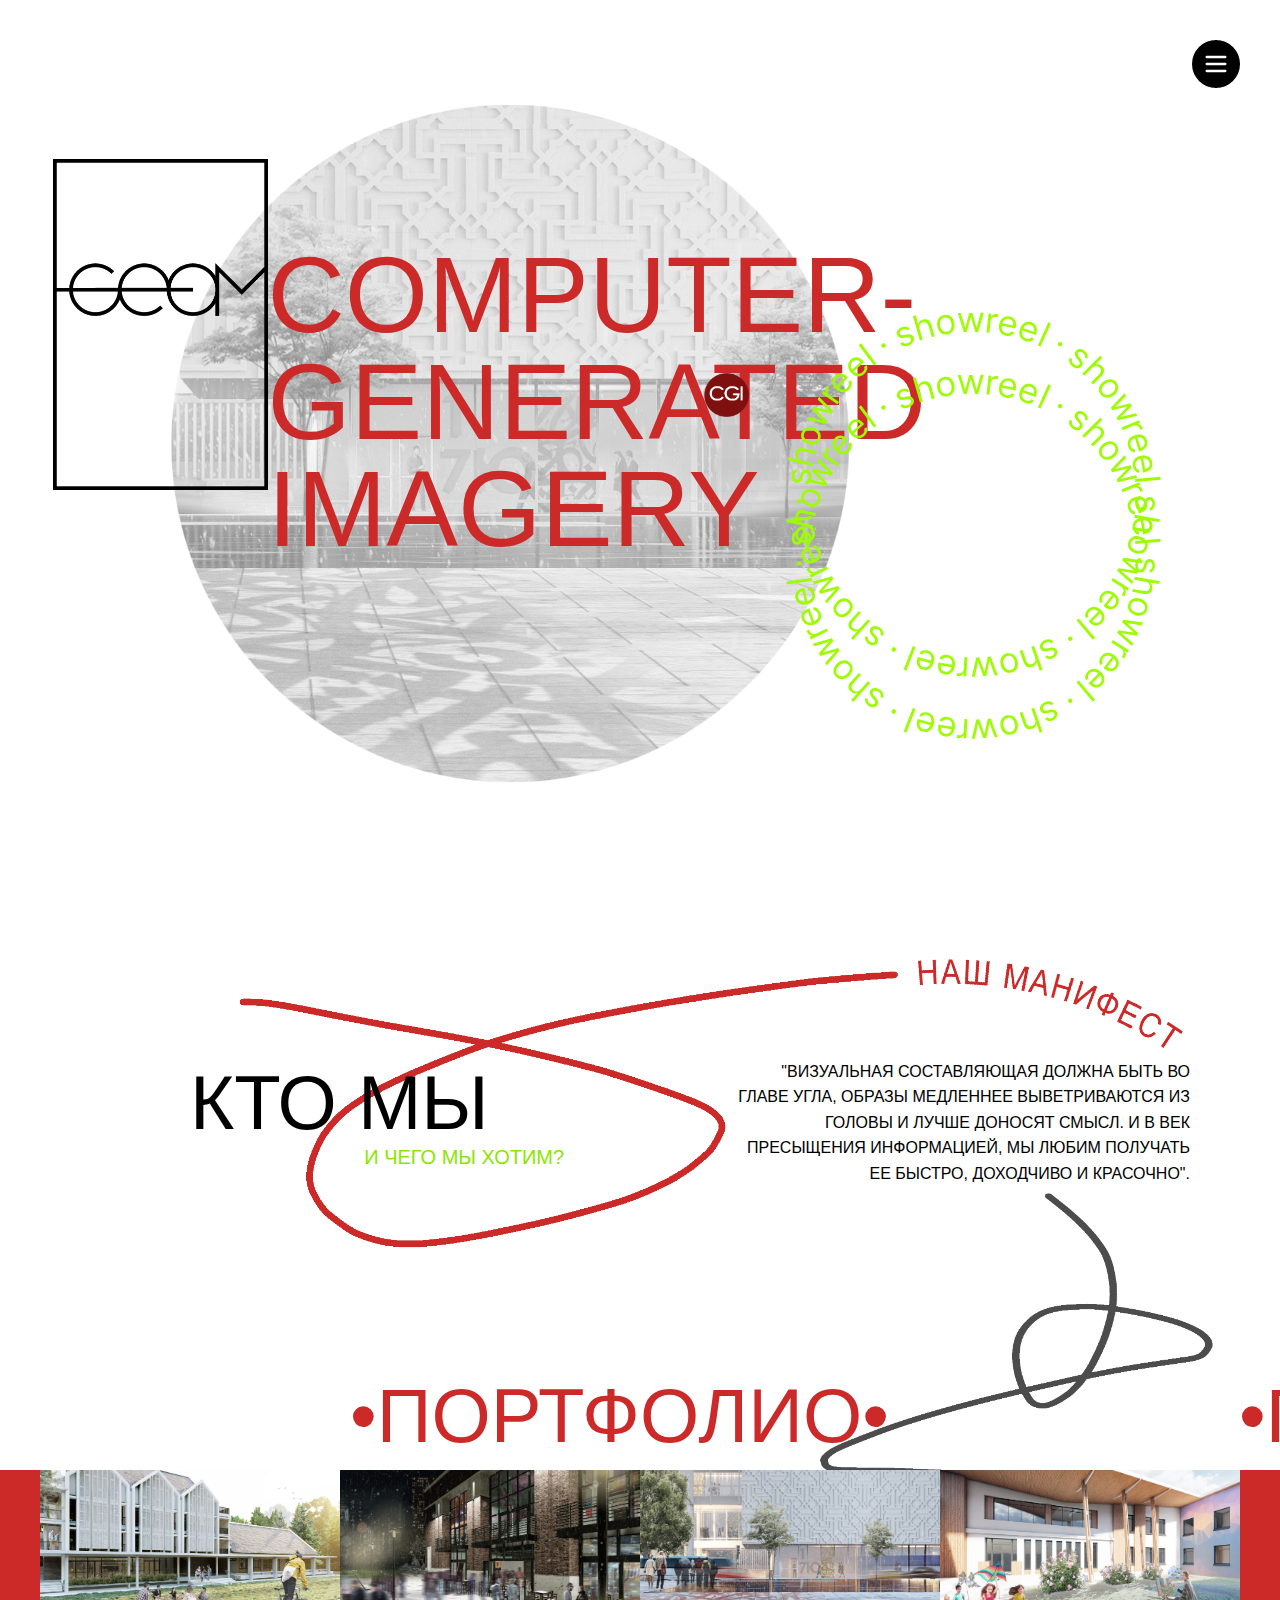
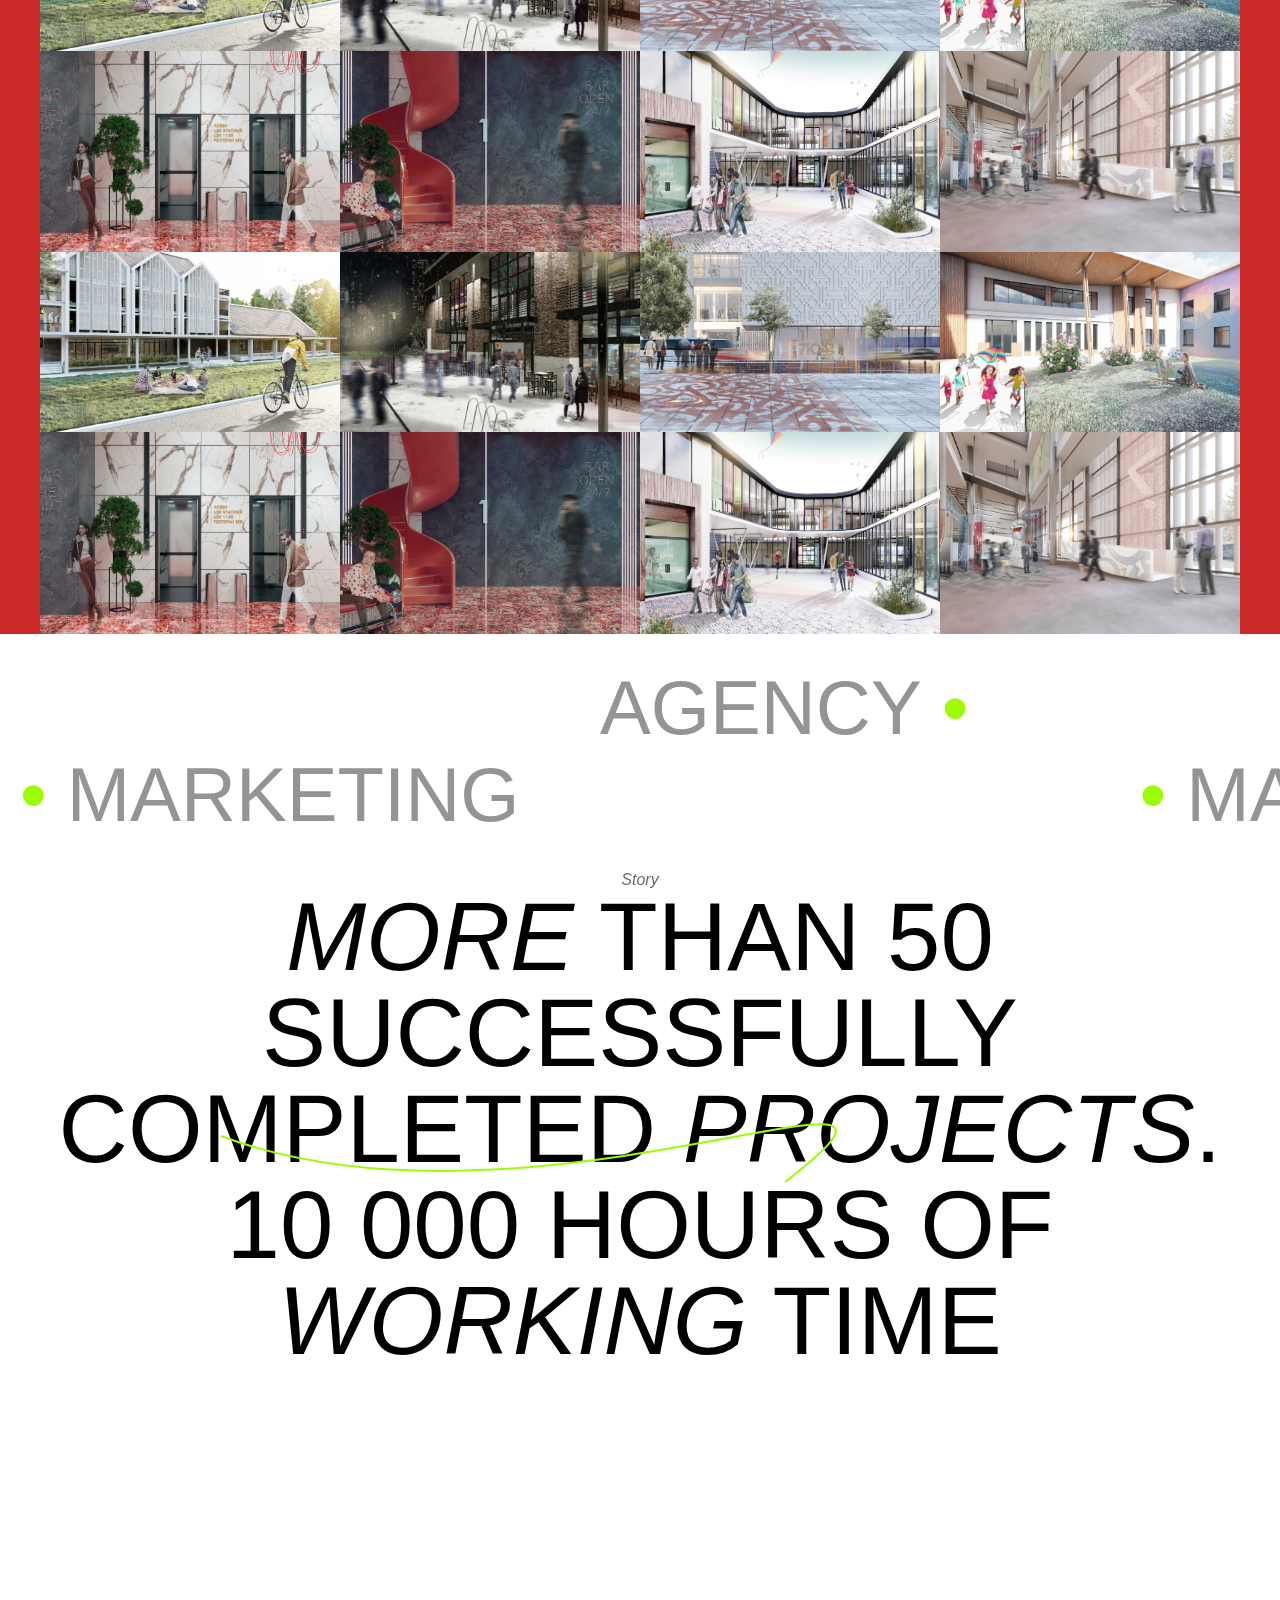
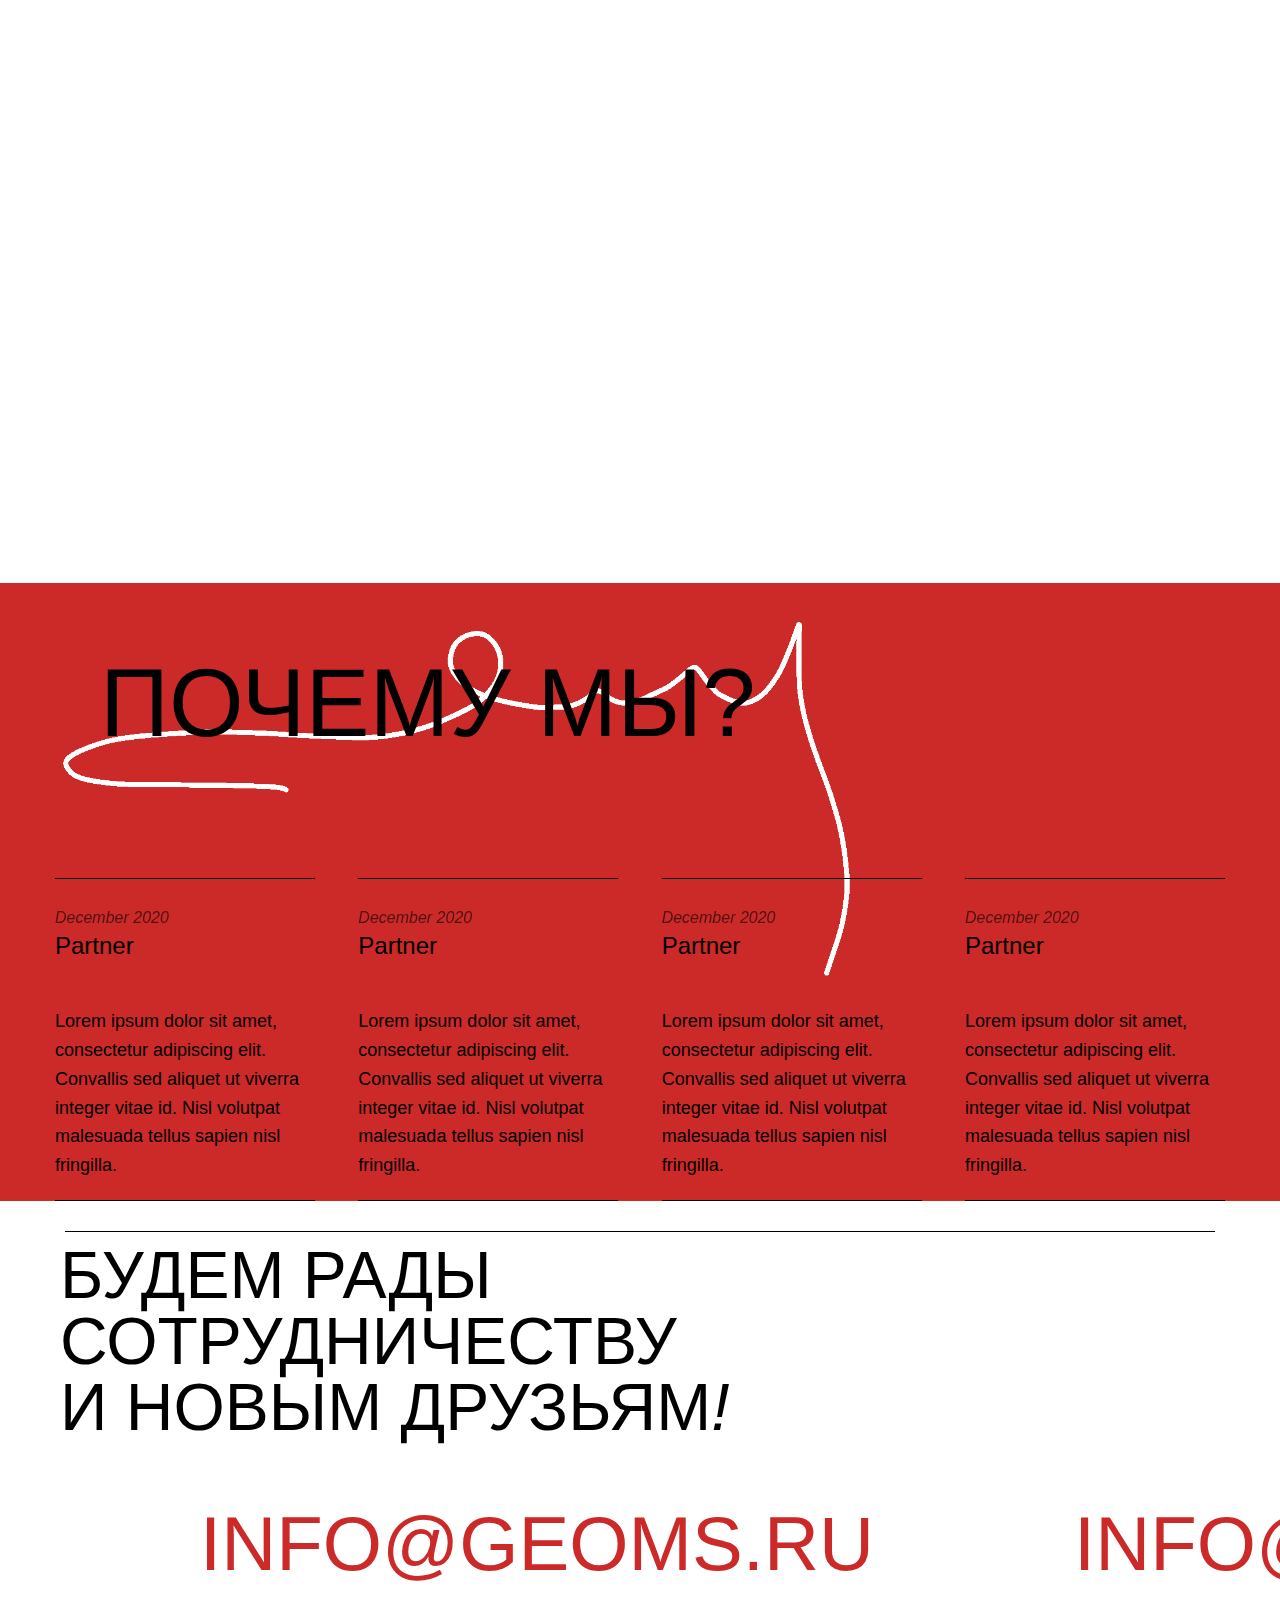
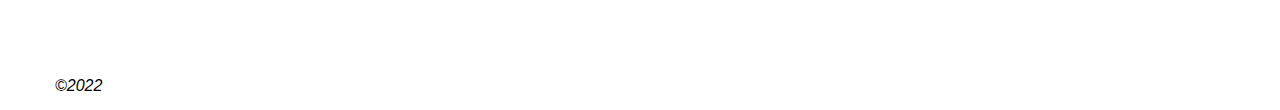
==== commit 63bee39c: "Add smooth scroll" ====
--- a/general/index.html
+++ b/general/index.html
@@ -67,7 +67,7 @@
     </section>
 
     <!-- Gallery -->
-    <section class="gallery">
+    <section class="gallery" id="gallery">
       <div class="resize">
         <div class="gallery__photos">
           <img src="./assets/block-3_image-1.jpg" alt="">
@@ -190,7 +190,7 @@
     <section class="free-space"></section>
 
     <!-- Why -->
-    <section class="why">
+    <section class="why" id="why">
       <div class="resize">
         <div class="why__wrapper">
           <div class="why__text-wrapper">
@@ -287,11 +287,11 @@
     <div class="sidebar sidebar-hidden" id="sidebar">
       <div class="menu">
         <div class="links">
-          <a href="#">Works</a>
+          <a href="#gallery">Works</a>
           <a href="#">Templates</a>
           <a href="#">Team</a>
-          <a href="#">About</a>
-          <a href="#">Contact</a>
+          <a href="#why">About</a>
+          <a href="#footer">Contact</a>
         </div>
         <div class="socials">
           <a href="#">
@@ -314,6 +314,81 @@
         </button>
       </div>
     </div>
+
+    <!-- Image Preview -->
+    <div class="image-preview image-preview-hidden" id="image-preview">
+      <div class="carousel-container">
+        <div class="carousel" id="carousel">
+          <div class="preview-item">
+            <img src="./assets/block-3_image-1.jpg" alt="" class="preview-image">
+          </div>
+          <div class="preview-item">
+            <img src="./assets/block-3_image-2.jpg" alt="" class="preview-image">
+          </div>
+          <div class="preview-item">
+            <img src="./assets/block-3_image-3.jpg" alt="" class="preview-image">
+          </div>
+          <div class="preview-item">
+            <img src="./assets/block-3_image-4.jpg" alt="" class="preview-image">
+          </div>
+          <div class="preview-item">
+            <img src="./assets/block-3_image-5.jpg" alt="" class="preview-image">
+          </div>
+          <div class="preview-item">
+            <img src="./assets/block-3_image-6.jpg" alt="" class="preview-image">
+          </div>
+          <div class="preview-item">
+            <img src="./assets/block-3_image-7.jpg" alt="" class="preview-image">
+          </div>
+          <div class="preview-item">
+            <img src="./assets/block-3_image-8.jpg" alt="" class="preview-image">
+          </div>
+          <div class="preview-item">
+            <img src="./assets/block-3_image-1.jpg" alt="" class="preview-image">
+          </div>
+          <div class="preview-item">
+            <img src="./assets/block-3_image-2.jpg" alt="" class="preview-image">
+          </div>
+          <div class="preview-item">
+            <img src="./assets/block-3_image-3.jpg" alt="" class="preview-image">
+          </div>
+          <div class="preview-item">
+            <img src="./assets/block-3_image-4.jpg" alt="" class="preview-image">
+          </div>
+          <div class="preview-item">
+            <img src="./assets/block-3_image-5.jpg" alt="" class="preview-image">
+          </div>
+          <div class="preview-item">
+            <img src="./assets/block-3_image-6.jpg" alt="" class="preview-image">
+          </div>
+          <div class="preview-item">
+            <img src="./assets/block-3_image-7.jpg" alt="" class="preview-image">
+          </div>
+          <div class="preview-item">
+            <img src="./assets/block-3_image-8.jpg" alt="" class="preview-image">
+          </div>
+        </div>
+        <div class="carousel-prev-arrow" id="carousel-prev-arrow">
+          <div class="left-arrow-wrapper">
+            <svg xmlns="http://www.w3.org/2000/svg" fill="none" viewBox="0 0 24 24" stroke-width="1" stroke="currentColor">
+              <path stroke-linecap="round" stroke-linejoin="round" d="M15.75 19.5L8.25 12l7.5-7.5" />
+            </svg>
+          </div>
+        </div>
+        <div class="carousel-next-arrow" id="carousel-next-arrow">
+          <div class="right-arrow-wrapper">
+            <svg xmlns="http://www.w3.org/2000/svg" fill="none" viewBox="0 0 24 24" stroke-width="1" stroke="currentColor">
+              <path stroke-linecap="round" stroke-linejoin="round" d="M8.25 4.5l7.5 7.5-7.5 7.5" />
+            </svg>
+          </div>
+        </div>
+        <button class="preview-close" id="preview-close">
+          <svg xmlns="http://www.w3.org/2000/svg" fill="none" viewBox="0 0 24 24" stroke="#ffffff" stroke-width="1">
+            <path stroke-linecap="round" stroke-linejoin="round" d="M6 18L18 6M6 6l12 12" />
+          </svg>
+        </button>
+      </div>
+    </div>
   </main>
 
   <!-- Scripts -->
--- a/general/css/style.css
+++ b/general/css/style.css
@@ -29,6 +29,7 @@
 
 html {
     font-size: 0.62vw;
+    scroll-behavior: smooth;
 }
 
 html,
@@ -413,7 +414,7 @@
     height: 100%;
     width: 100%;
     display: flex;
-    overflow-x: hidden;
+    overflow-y: hidden;
 }
 
 .marquee .inner {
@@ -568,6 +569,126 @@
     position: absolute;
 }
 
+/* <!-- Image Preview --> */
+.image-preview {
+    z-index: 10000000;
+    position: fixed;
+    top: 0;
+    left: 0;
+    right: 0;
+    bottom: 0;
+    width: 100vw;
+    height: 100vh;
+    overflow: hidden;
+    display: flex;
+    background-color: var(--color-black);
+    color: var(--color-white);
+}
+
+.image-preview-hidden {
+    display: none;
+}
+
+.image-preview .carousel-container {
+    position: absolute;
+    top: 15px;
+    left: 15px;
+    right: 15px;
+    bottom: 15px;
+    overflow: hidden;
+}
+
+.image-preview .carousel-container .carousel {
+    display: flex;
+    align-items: center;
+    position: absolute;
+    top: 0;
+    bottom: 0;
+    transition-duration: 0.25s;
+    transition-timing-function: cubic-bezier(0.29, 0.39, 0.2, 0.96);
+    -webkit-backface-visibility: hidden;
+    -webkit-transform-style: preserve-3d;
+}
+
+.image-preview .carousel-container .carousel .preview-item {
+    height: 100%;
+    width: 100vw;
+    flex-shrink: 0;
+    display: flex;
+    align-items: center;
+    flex-direction: column;
+    justify-content: center;
+}
+
+.image-preview .carousel-container .carousel .preview-item .preview-image {
+    max-height: calc(100vh - 30px);
+    display: block;
+    max-width: 100%;
+    object-fit: contain;
+    margin: auto;
+    overflow: auto;
+    -webkit-backface-visibility: hidden;
+}
+
+.carousel-prev-arrow,
+.carousel-next-arrow,
+.preview-close {
+    position: fixed;
+    cursor: pointer;
+    border: none;
+    outline: none;
+}
+
+.carousel-prev-arrow,
+.carousel-next-arrow {
+    top: 50px;
+    bottom: 50px;
+    width: 15%;
+}
+
+.carousel-prev-arrow {
+    left: 0;
+    right: auto;
+}
+
+.carousel-next-arrow {
+    right: 0;
+    left: auto;
+}
+
+.preview-close {
+    border-radius: 50%;
+    height: 40px;
+    width: 40px;
+    top: 10px;
+    right: 10px;
+    padding: 2px;
+    background: rgba(1, 1, 1, 0.3);
+}
+
+.left-arrow-wrapper,
+.right-arrow-wrapper {
+    position: absolute;
+    transform: translateY(-50%);
+    top: 50%;
+    width: 40px;
+    height: 40px;
+    background: rgba(1, 1, 1, 0.3);
+    border-radius: 50%;
+    padding: 2px;
+}
+
+.left-arrow-wrapper {
+    left: 10px;
+    right: auto;
+}
+
+.right-arrow-wrapper {
+    right: 10px;
+    left: auto;
+
+}
+
 /* <!-- Globals --> */
 .scroll-lock {
     height: 100vh;
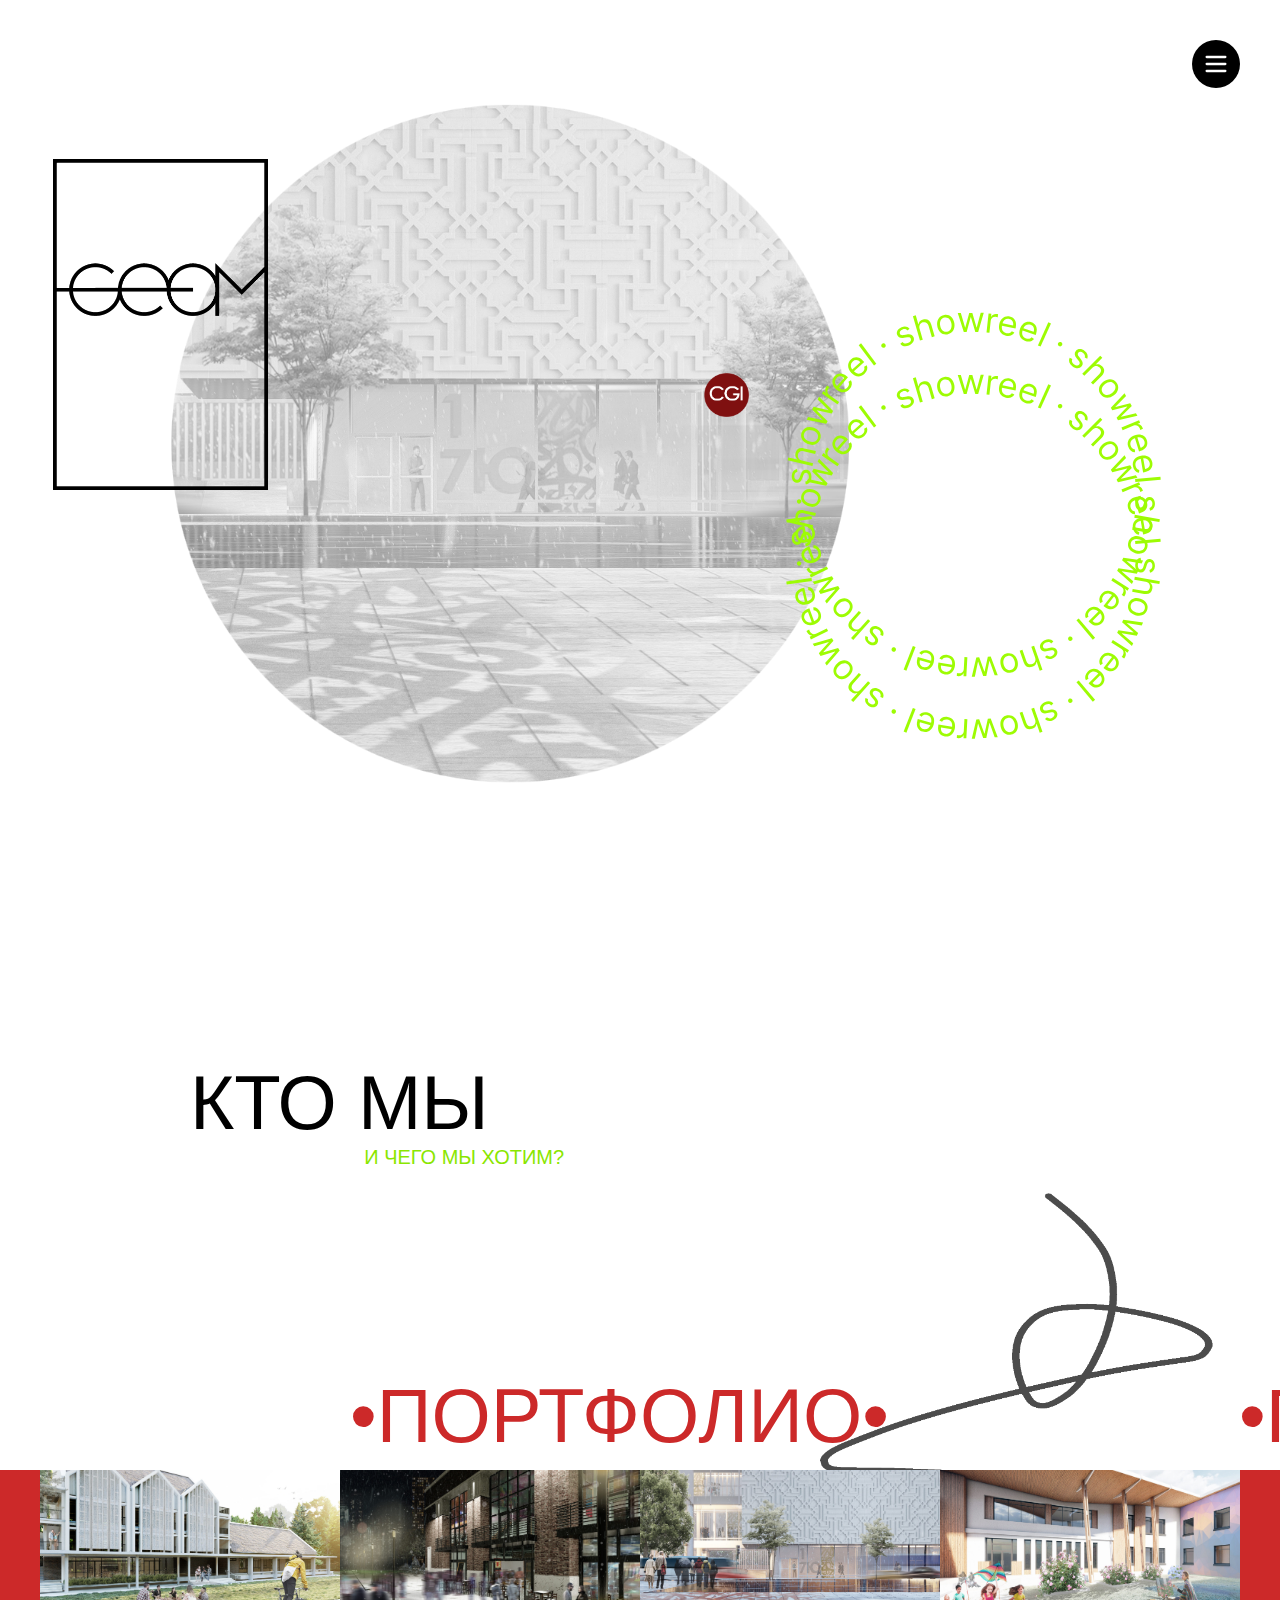
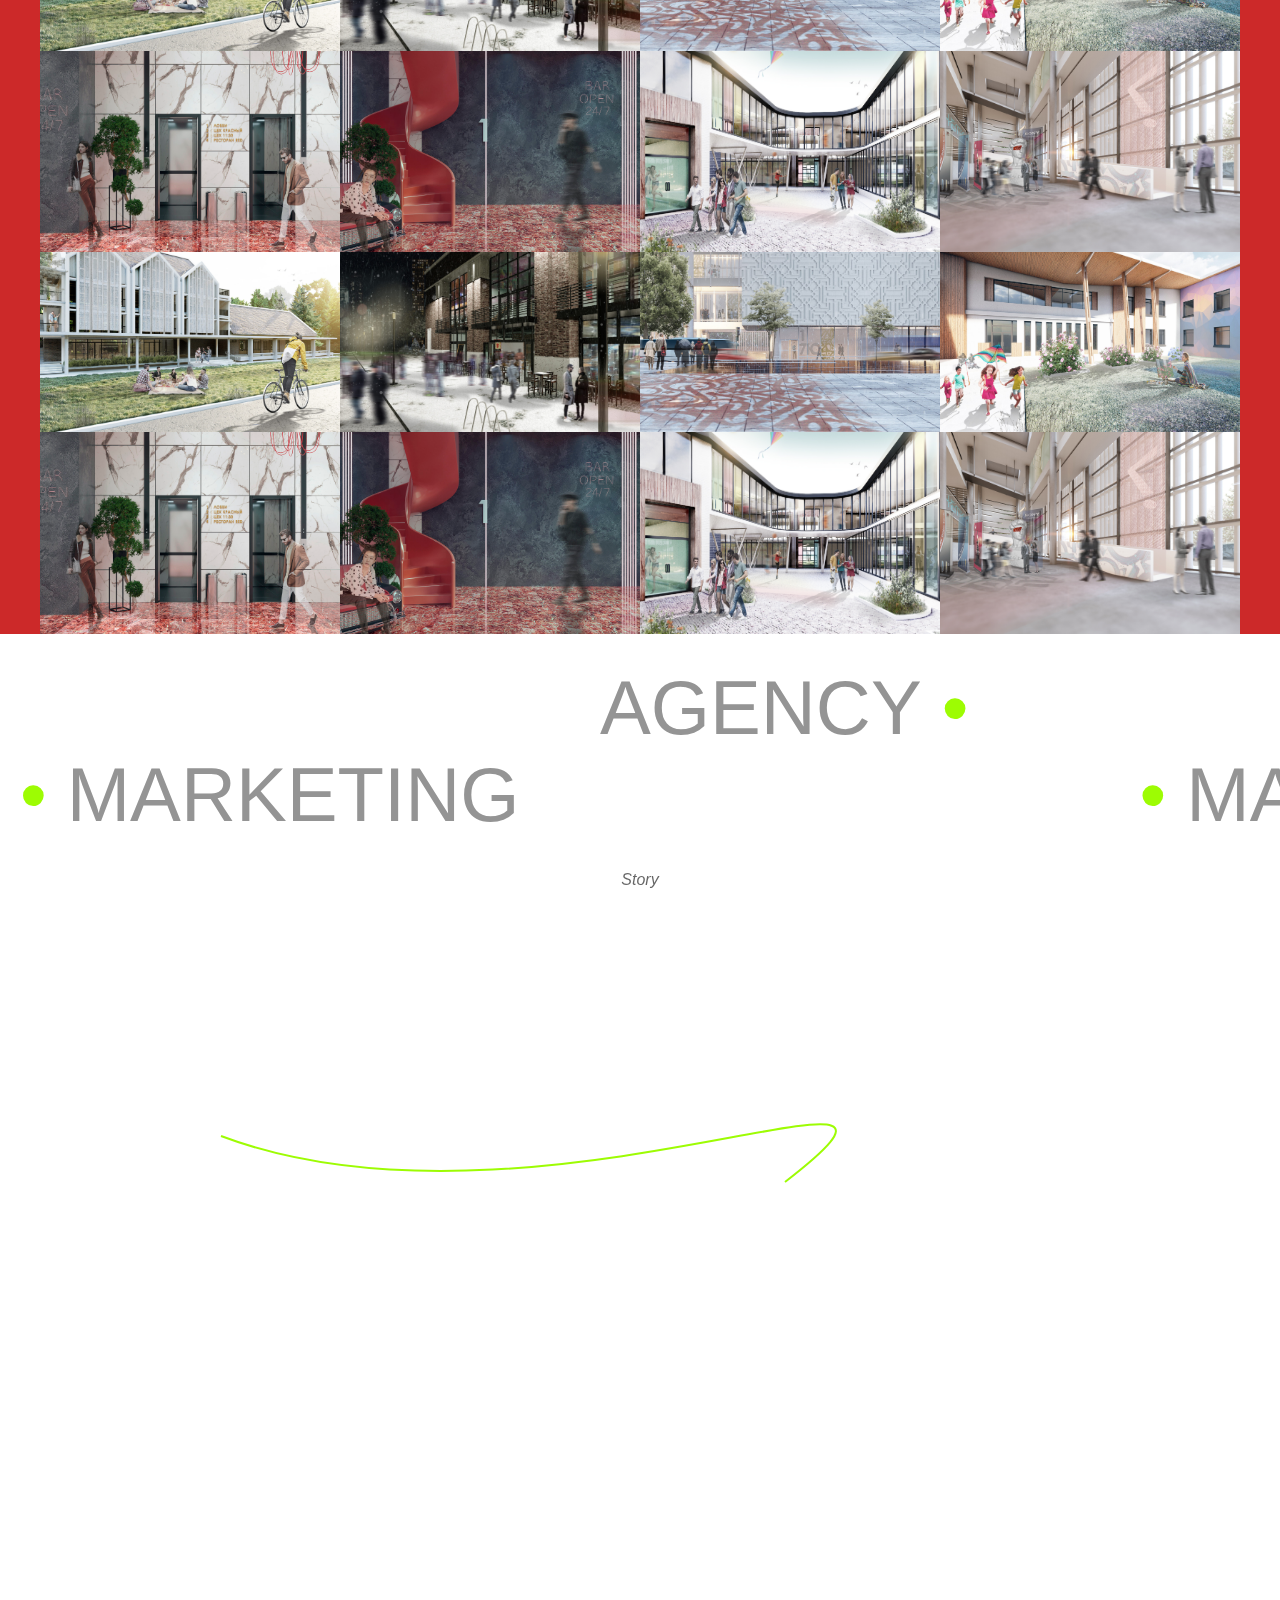
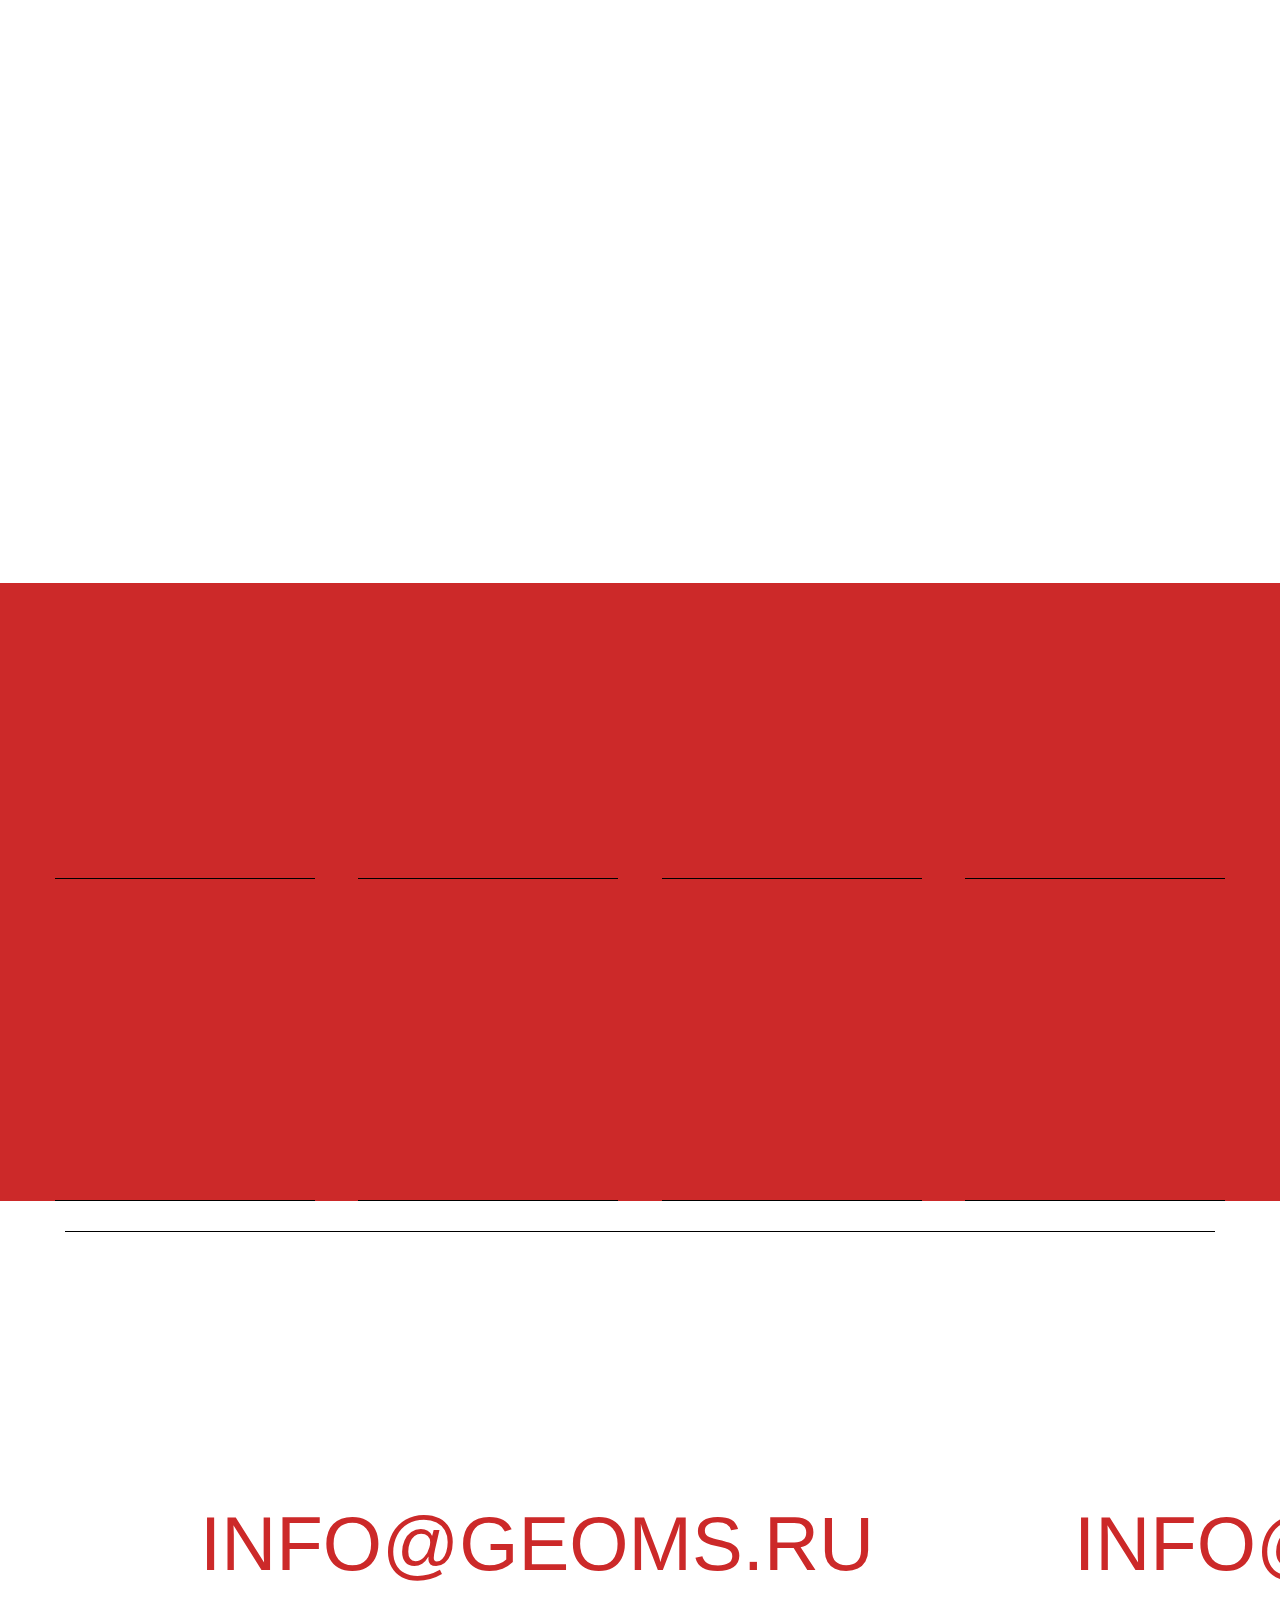
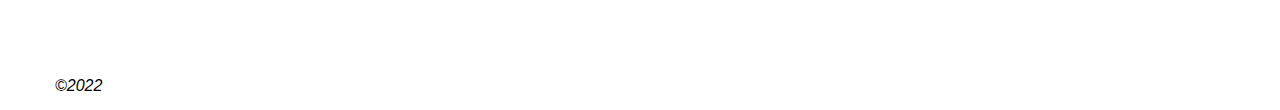
==== commit 6962eb07: "Add Fade In effect" ====
--- a/general/index.html
+++ b/general/index.html
@@ -15,7 +15,7 @@
       <div class="resize">
         <img class="welcome__img-circle" src="./assets/block-1_circle.png" alt="circle">
         <div class="welcome__text-wrapper">
-          <p>
+          <p class="text-fades" style="opacity: 0;">
             COMPUTER- GENERATED IMAGERY
           </p>
           <img class="welcome__img-square" id="welcome-square" src="./assets/block-1_square.png" alt="square">
@@ -30,13 +30,13 @@
     <section class="about" id="about">
       <div class="resize">
         <div class="about__text-wrapper">
-          <img class="about__img-line" src="./assets/block-2_line.png" alt="line">
-          <img class="about__img-manifest" src="./assets/block-2_manifest.png" alt="manifest">
+          <img class="about__img-line text-fades" style="opacity: 0;" src="./assets/block-2_line.png" alt="line">
+          <img class="about__img-manifest text-fades" style="opacity: 0; transform: rotate(15deg);" src="./assets/block-2_manifest.png" alt="manifest">
           <p class="about__who" id="about__who">
             Кто&nbsp;мы<br />
             <span>И чего мы хотим?</span>
           </p>
-          <p class="about__about-us">
+          <p class="about__about-us text-fades" style="opacity: 0;">
             "Визуальная составляющая должна быть во
             <br>главе угла, образы медленнее выветриваются из
             <br>головы и лучше доносят смысл. И в век
@@ -176,7 +176,7 @@
     <section class="story">
       <div class="resize">
         <em>Story</em>
-        <p>
+        <p class="text-fades" style="opacity: 0;">
           <em>MORE</em>
           THAN 50 SUCCESSFULLY COMPLETED
           <em>PROJECTS</em>.
@@ -194,41 +194,41 @@
       <div class="resize">
         <div class="why__wrapper">
           <div class="why__text-wrapper">
-            <img src="./assets/block-6.png" alt="line">
-            <p>Почему мы?</p>
+            <img class="text-fades" style="opacity: 0;" src="./assets/block-6.png" alt="line">
+            <p class="text-fades" style="opacity: 0;">Почему мы?</p>
           </div>
           <div class="why__content">
             <div class="content__item">
-              <em>December 2020</em>
-              <p>Partner</p>
-              <span>
+              <em class="text-fades" style="opacity: 0;">December 2020</em>
+              <p class="text-fades" style="opacity: 0;">Partner</p>
+              <span class="text-fades" style="opacity: 0;">
                 Lorem ipsum dolor sit amet, consectetur adipiscing elit.
                 Convallis sed aliquet ut viverra integer vitae id.
                 Nisl volutpat malesuada tellus sapien nisl fringilla.
               </span>
             </div>
             <div class="content__item">
-              <em>December 2020</em>
-              <p>Partner</p>
-              <span>
+              <em class="text-fades" style="opacity: 0;">December 2020</em>
+              <p class="text-fades" style="opacity: 0;">Partner</p>
+              <span class="text-fades" style="opacity: 0;">
                 Lorem ipsum dolor sit amet, consectetur adipiscing elit.
                 Convallis sed aliquet ut viverra integer vitae id.
                 Nisl volutpat malesuada tellus sapien nisl fringilla.
               </span>
             </div>
             <div class="content__item">
-              <em>December 2020</em>
-              <p>Partner</p>
-              <span>
+              <em class="text-fades" style="opacity: 0;">December 2020</em>
+              <p class="text-fades" style="opacity: 0;">Partner</p>
+              <span class="text-fades" style="opacity: 0;">
                 Lorem ipsum dolor sit amet, consectetur adipiscing elit.
                 Convallis sed aliquet ut viverra integer vitae id.
                 Nisl volutpat malesuada tellus sapien nisl fringilla.
               </span>
             </div>
             <div class="content__item">
-              <em>December 2020</em>
-              <p>Partner</p>
-              <span>
+              <em class="text-fades" style="opacity: 0;">December 2020</em>
+              <p class="text-fades" style="opacity: 0;">Partner</p>
+              <span class="text-fades" style="opacity: 0;">
                 Lorem ipsum dolor sit amet, consectetur adipiscing elit.
                 Convallis sed aliquet ut viverra integer vitae id.
                 Nisl volutpat malesuada tellus sapien nisl fringilla.
@@ -244,7 +244,7 @@
       <div class="resize">
         <div class="footer__text-wrapper">
           <div class="footer__divider"></div>
-          <p>Будем рады сотрудничеству и&nbsp;новым&nbsp;друзьям<em>!</em></p>
+          <p class="text-fades" style="opacity: 0;">Будем рады сотрудничеству и&nbsp;новым&nbsp;друзьям<em>!</em></p>
         </div>
 
         <!-- Have a bug -->
--- a/general/css/style.css
+++ b/general/css/style.css
@@ -29,7 +29,6 @@
 
 html {
     font-size: 0.62vw;
-    scroll-behavior: smooth;
 }
 
 html,
@@ -60,6 +59,11 @@
 
 .main_opacity_visible {
     opacity: 1;
+}
+
+.text-fades {
+    transform: translateX(150px);
+    transition: 1200ms;
 }
 
 section {
@@ -181,7 +185,6 @@
 }
 
 .about__img-manifest {
-    transform: rotate(15deg);
     max-width: 482px;
     top: -125px;
     left: 600px;
@@ -414,7 +417,7 @@
     height: 100%;
     width: 100%;
     display: flex;
-    overflow-y: hidden;
+    overflow: hidden;
 }
 
 .marquee .inner {
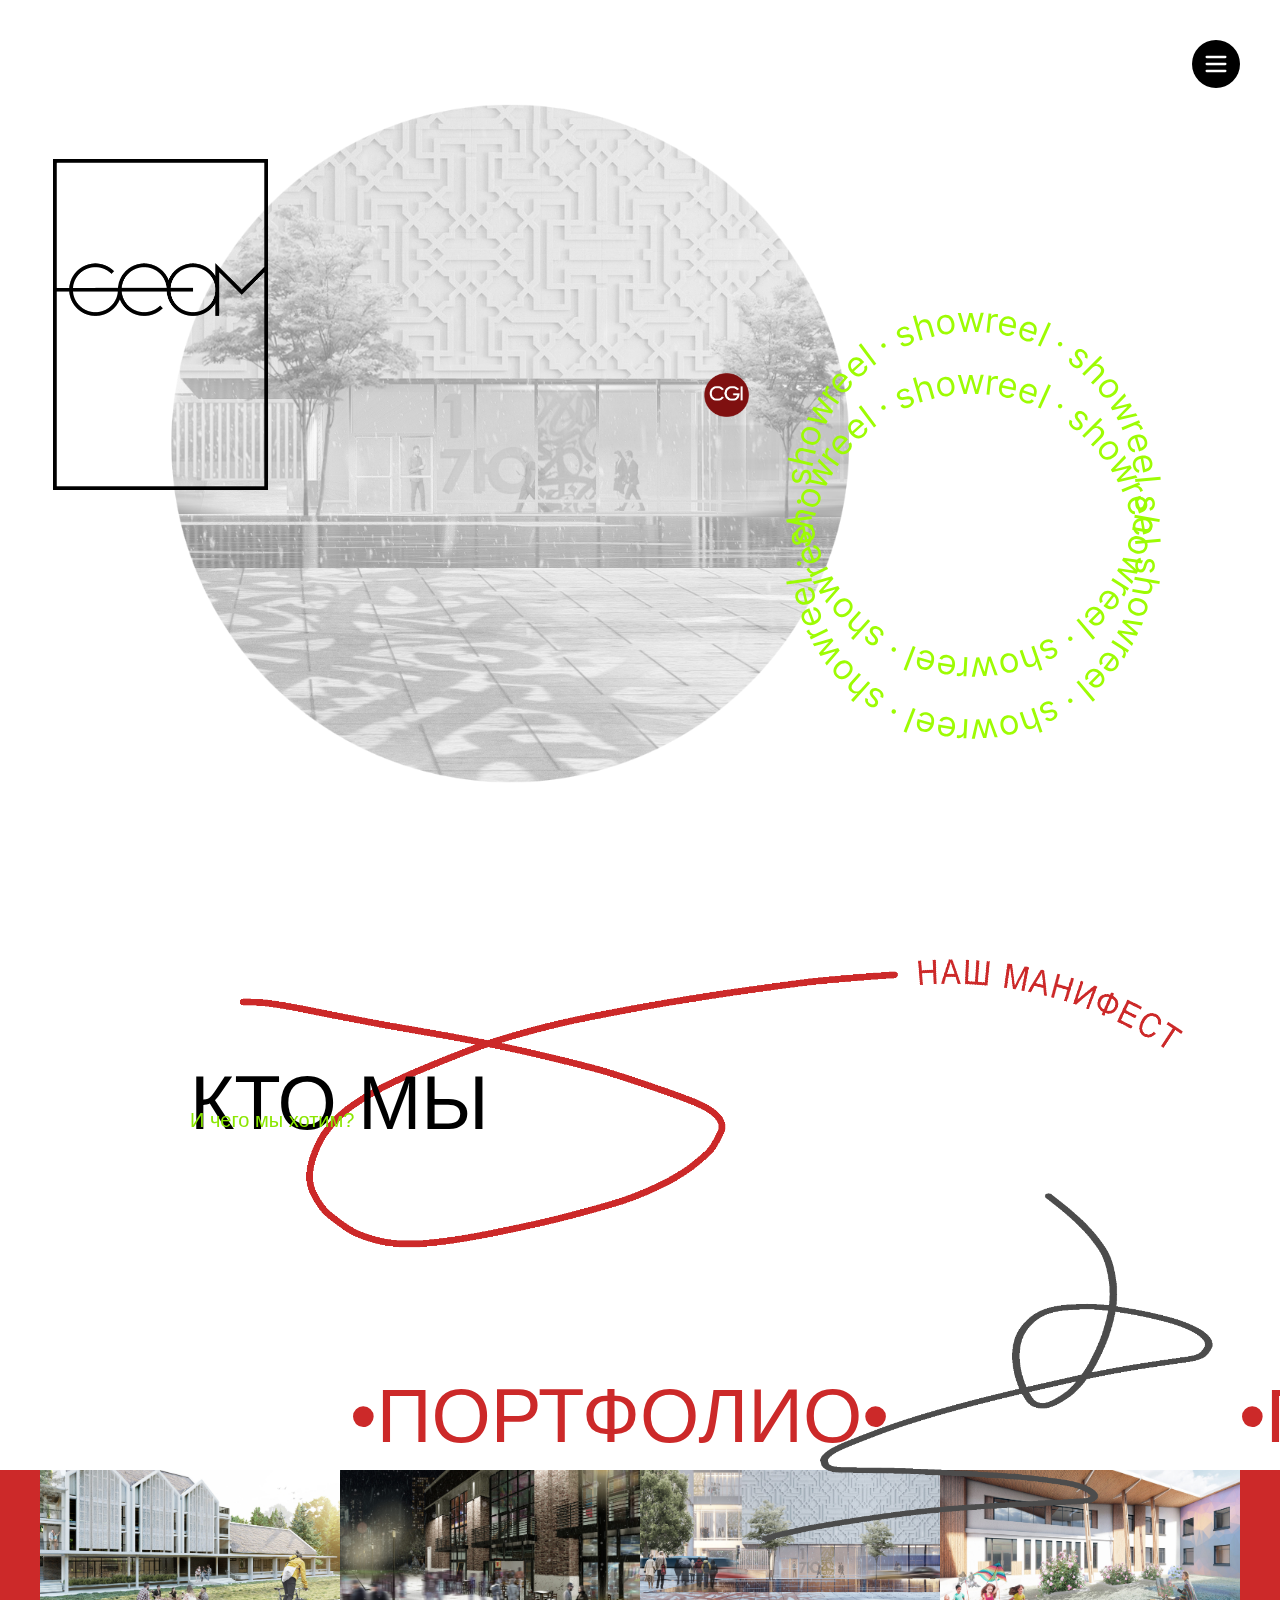
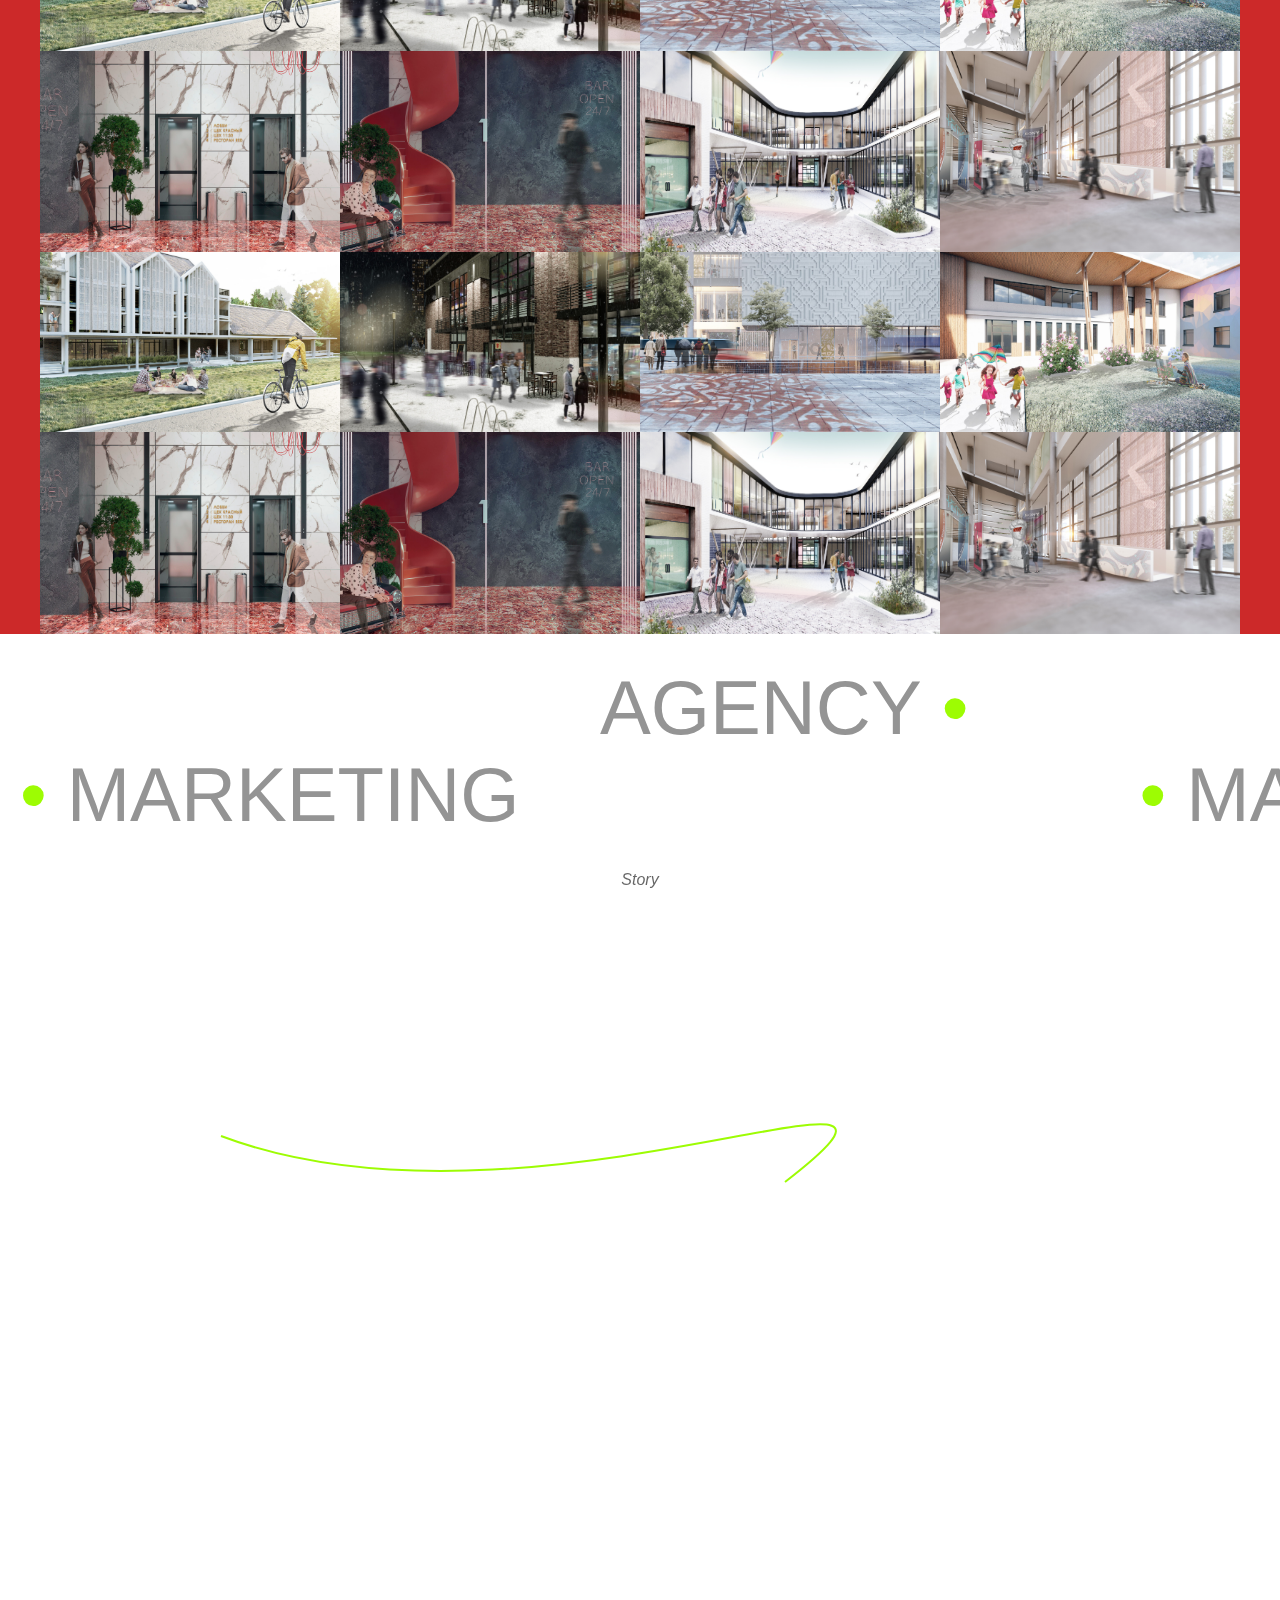
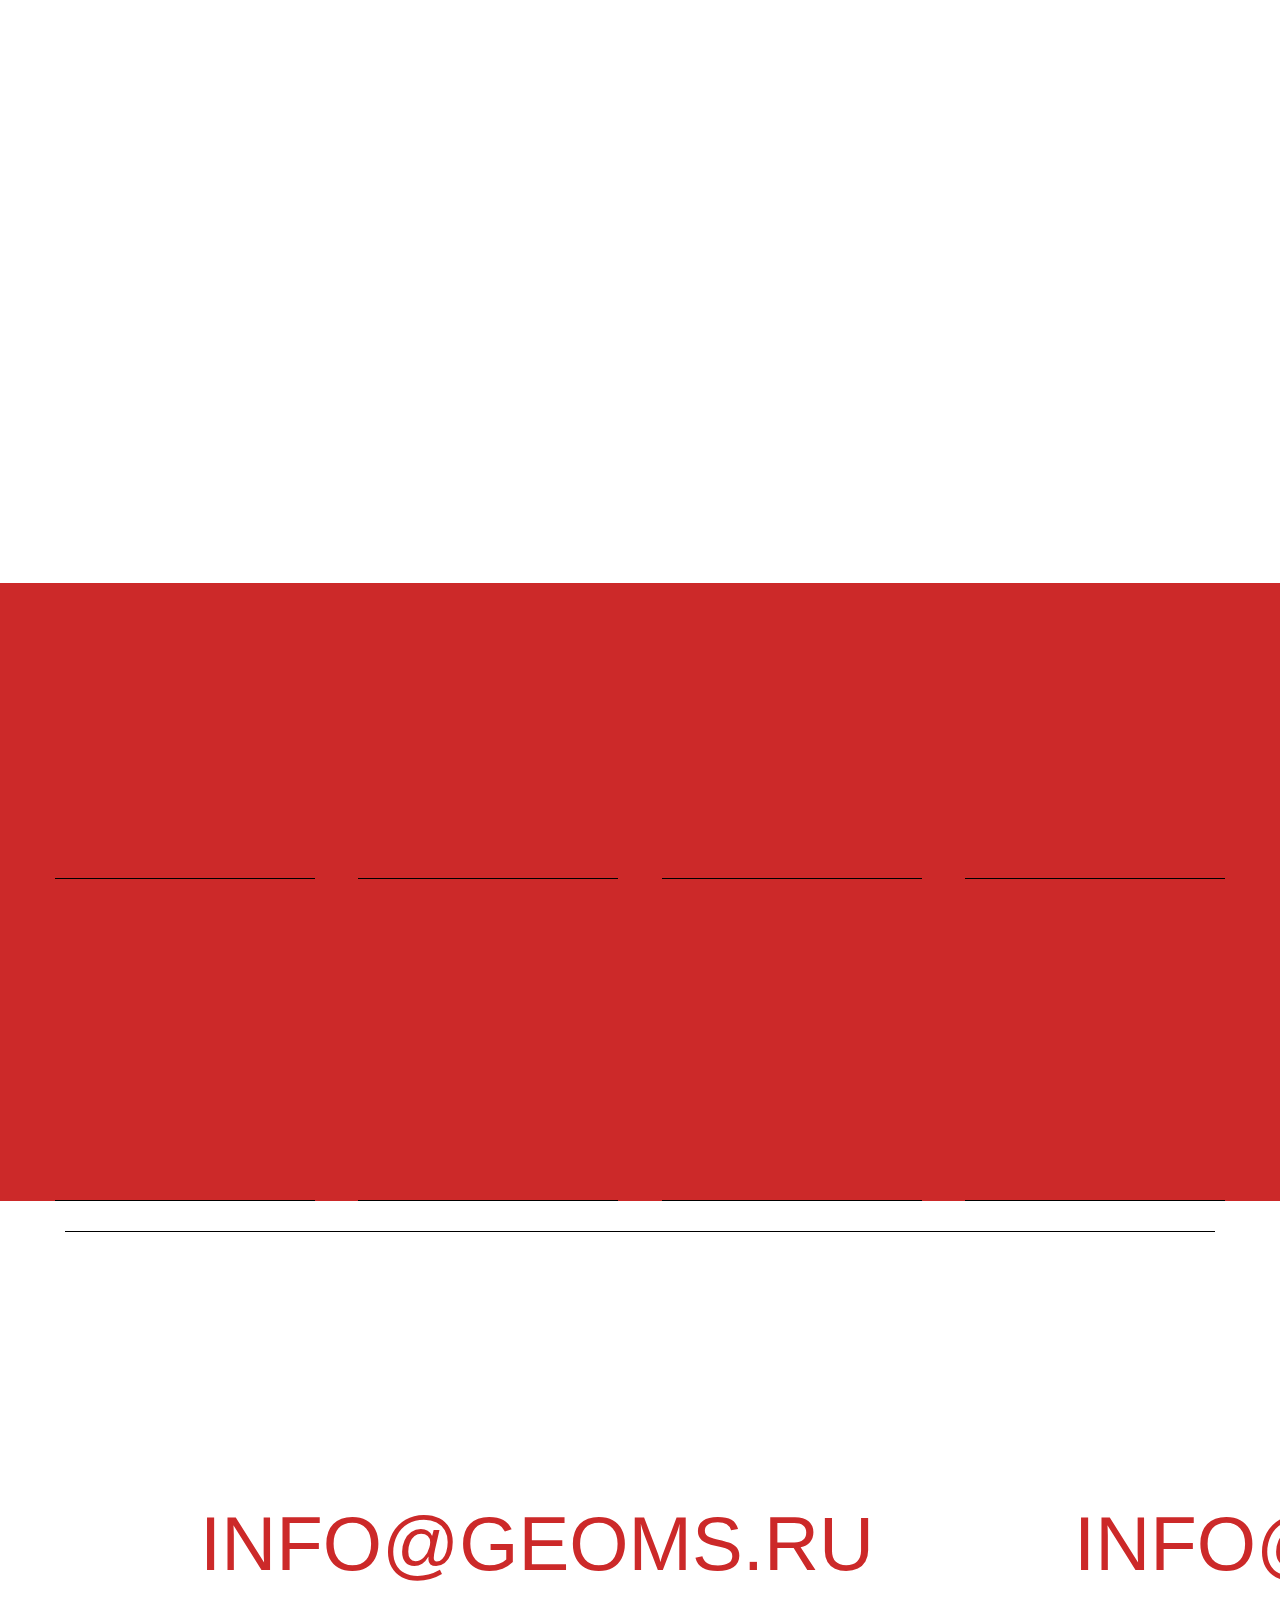
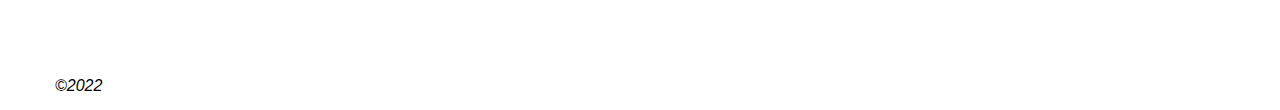
==== commit 370f751c: "Add transition to What-We-What text" ====
--- a/general/index.html
+++ b/general/index.html
@@ -30,12 +30,14 @@
     <section class="about" id="about">
       <div class="resize">
         <div class="about__text-wrapper">
-          <img class="about__img-line text-fades" style="opacity: 0;" src="./assets/block-2_line.png" alt="line">
-          <img class="about__img-manifest text-fades" style="opacity: 0; transform: rotate(15deg);" src="./assets/block-2_manifest.png" alt="manifest">
+          <img class="about__img-line" src="./assets/block-2_line.png" alt="line">
+          <img class="about__img-manifest" style="transform: rotate(15deg);" src="./assets/block-2_manifest.png" alt="manifest">
           <p class="about__who" id="about__who">
             Кто&nbsp;мы<br />
-            <span>И чего мы хотим?</span>
           </p>
+          <div class="what-we-want">
+            <span id="what-we-want">И чего мы хотим?</span>
+          </div>
           <p class="about__about-us text-fades" style="opacity: 0;">
             "Визуальная составляющая должна быть во
             <br>главе угла, образы медленнее выветриваются из
--- a/general/css/style.css
+++ b/general/css/style.css
@@ -153,6 +153,8 @@
 .about {
     max-height: 445px;
     height: 100%;
+    position: relative;
+    z-index: 100;
 }
 
 .about__text-wrapper {
@@ -199,10 +201,21 @@
     text-transform: uppercase;
 }
 
-.about__who > span {
+.what-we-want {
+    position: absolute;
+    top: 50px;
+    width: 560px;
+    height: 31px;
+    transform-origin: top right;
     color: #8ae600;
     font-size: 20px;
-    text-align: center;
+    will-change: transform;
+}
+
+.what-we-want > span {
+    display: table-cell;
+    vertical-align: middle;
+    width: 100%;
 }
 
 .about__about-us {
@@ -216,6 +229,10 @@
 /* <!-- Gallery --> */
 .gallery {
     background-color: var(--color-red);
+}
+
+#gallery .resize {
+    position: static;
 }
 
 .gallery__photos {
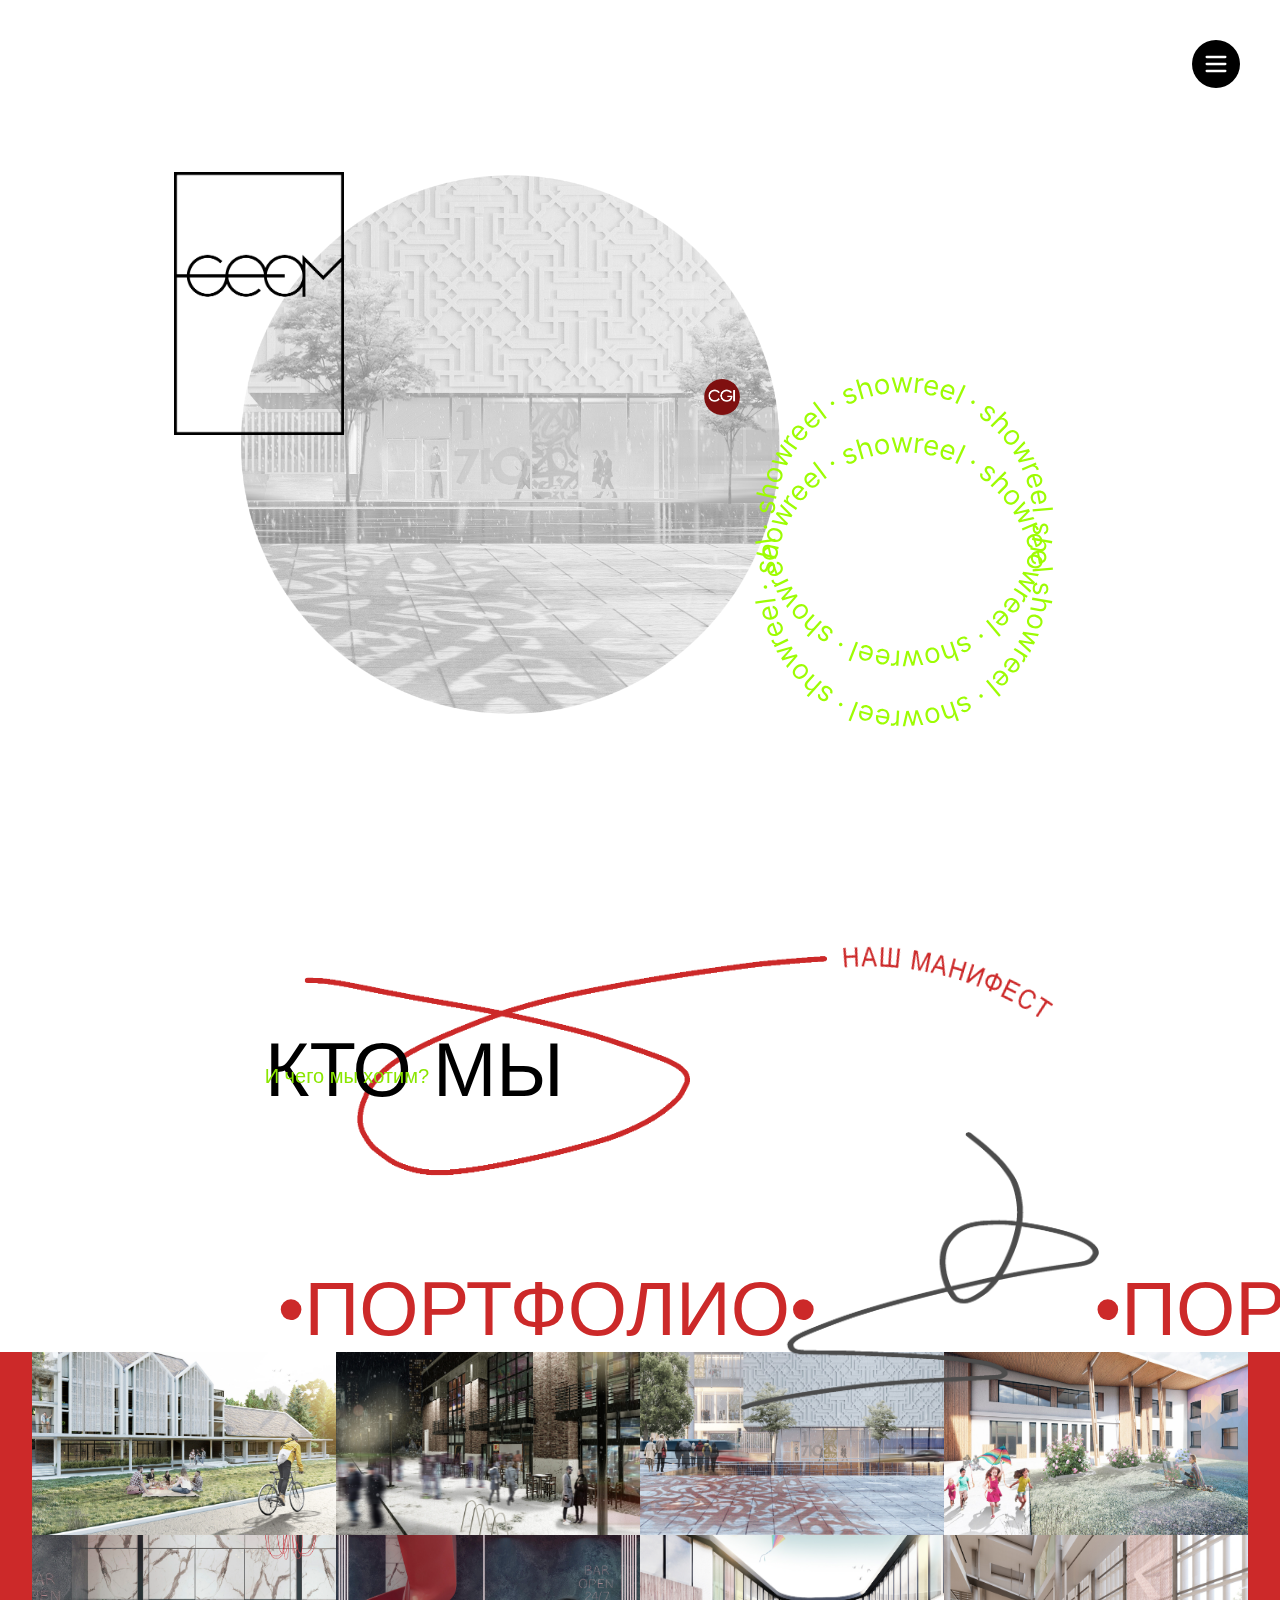
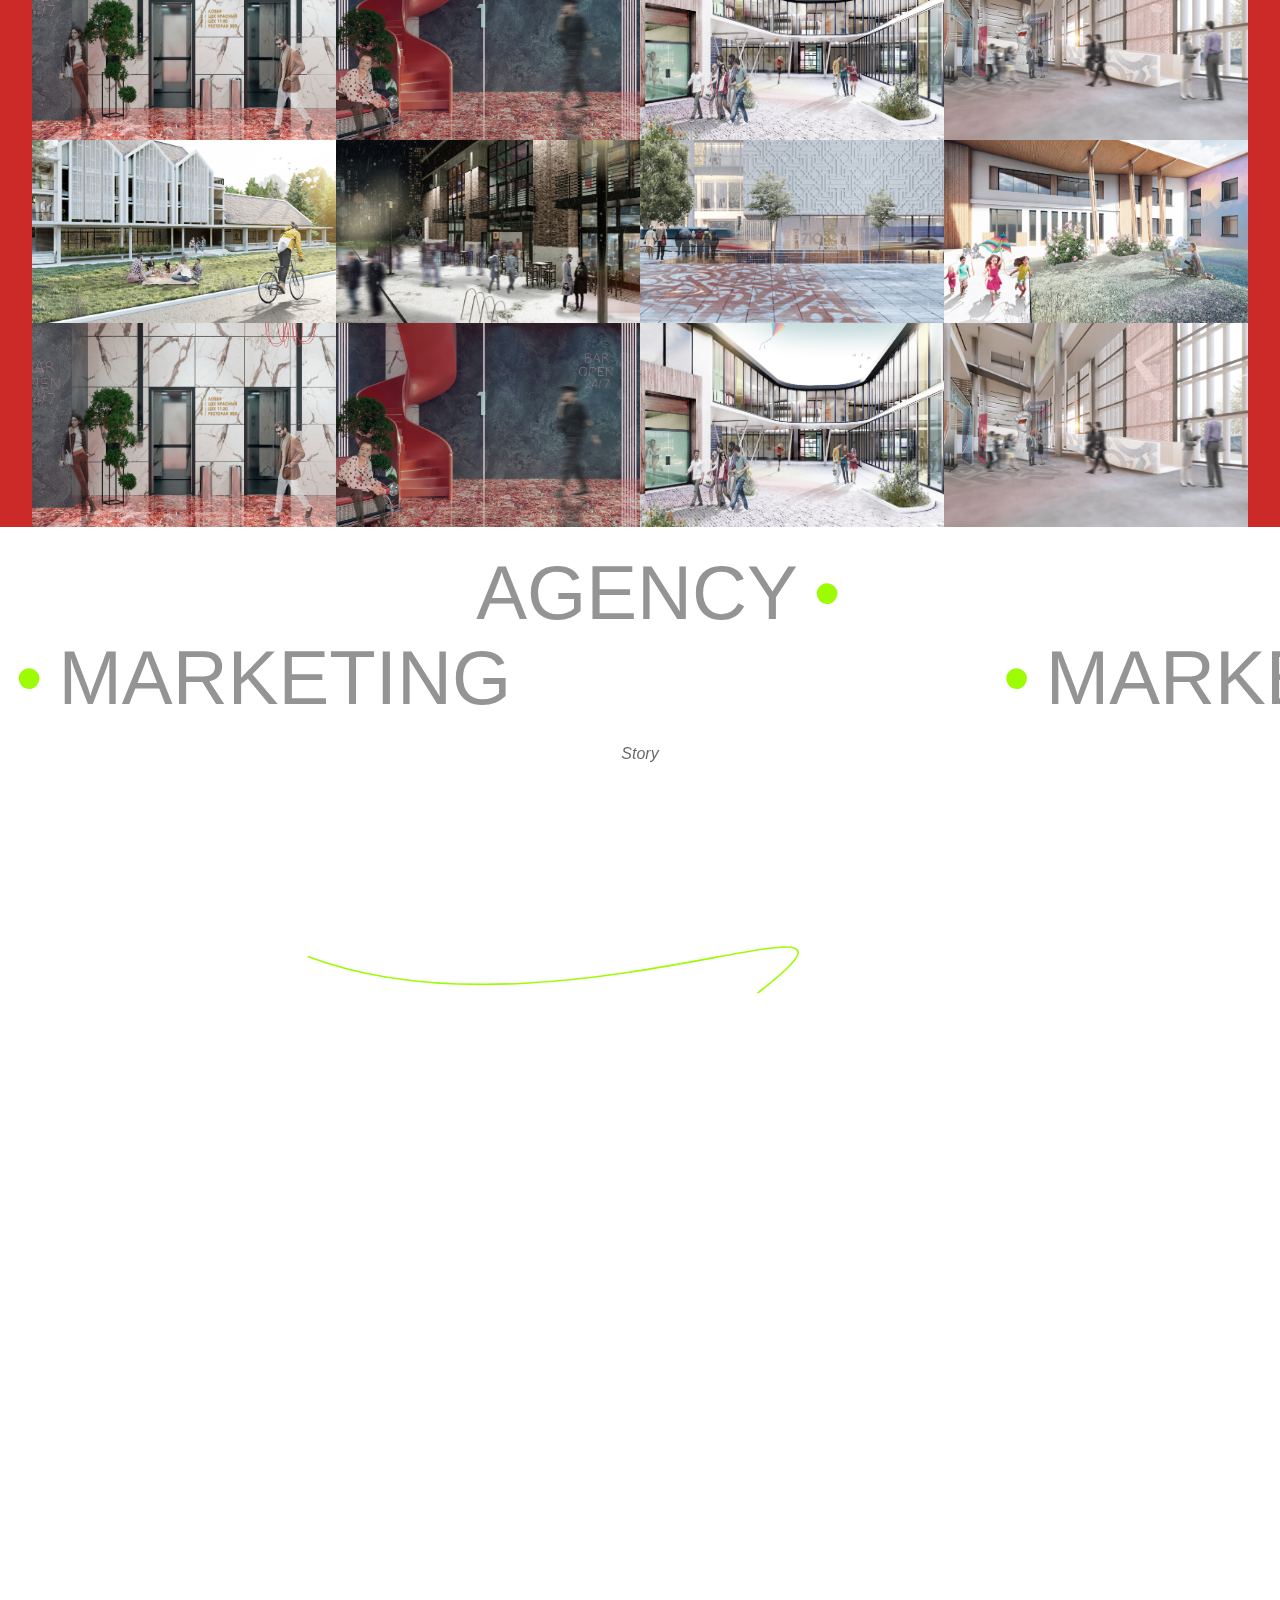
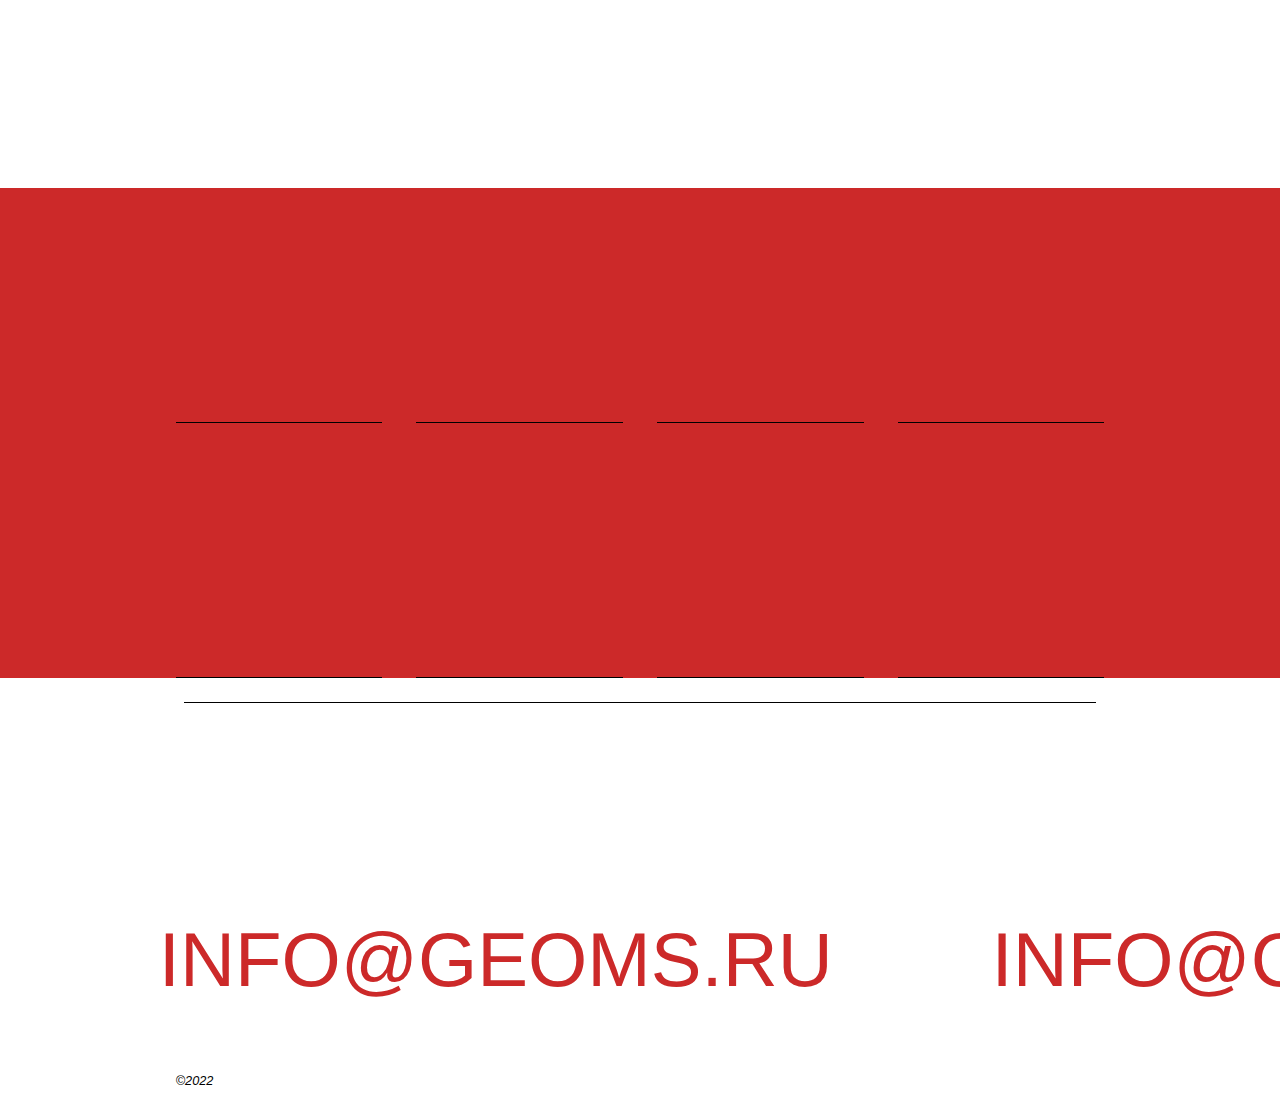
==== commit 9f4c5ad0: "Add fully responsive from 960px to infinity" ====
--- a/general/index.html
+++ b/general/index.html
@@ -178,7 +178,7 @@
     <section class="story">
       <div class="resize">
         <em>Story</em>
-        <p class="text-fades" style="opacity: 0;">
+        <p class="text-fades store-text" style="opacity: 0;">
           <em>MORE</em>
           THAN 50 SUCCESSFULLY COMPLETED
           <em>PROJECTS</em>.
@@ -296,15 +296,15 @@
           <a href="#footer">Contact</a>
         </div>
         <div class="socials">
-          <a href="#">
+          <a href="https://twitter.com/">
             <svg width="30px" height="30px" viewBox="0 0 100 100" fill="none" xmlns="http://www.w3.org/2000/svg">
               <path fill-rule="evenodd" clip-rule="evenodd" d="M50 100c27.614 0 50-22.386 50-50S77.614 0 50 0 0 22.386 0 50s22.386 50 50 50Zm19.091-63.636c2.046-.227 4.09-.682 5.909-1.591-1.364 2.045-2.954 3.863-5.228 5v1.364c0 13.636-10.227 29.09-29.09 29.09-5.909 0-11.137-1.59-15.682-4.545.909.227 1.59.227 2.5.227 4.773 0 9.318-1.59 12.727-4.318-4.545 0-8.181-2.955-9.545-7.046.455.227 1.137.227 1.818.227.907 0 1.814-.226 2.72-.453l.008-.002c-4.772-.909-8.182-5-8.182-10v-.227a8.196 8.196 0 0 0 4.546 1.364c-2.727-1.819-4.546-4.773-4.546-8.41 0-2.045.455-3.636 1.364-5.226 5.227 6.136 12.727 10.227 21.136 10.682-.227-.682-.227-1.364-.227-2.273A10.184 10.184 0 0 1 59.546 30c2.954 0 5.681 1.136 7.5 3.181 2.5-.454 4.545-1.362 6.59-2.5-.909 2.501-2.5 4.319-4.545 5.683Z" fill="#ffffff"></path></svg>
           </a>
-          <a href="#">
+          <a href="https://youtube.com/">
             <svg width="30px" height="30px" viewBox="0 0 100 100" fill="none" xmlns="http://www.w3.org/2000/svg">
               <path fill-rule="evenodd" clip-rule="evenodd" d="M50 100c27.614 0 50-22.386 50-50S77.614 0 50 0 0 22.386 0 50s22.386 50 50 50Zm17.9-67.374c3.838.346 6 2.695 6.474 6.438.332 2.612.626 6.352.626 10.375 0 7.064-.626 11.148-.626 11.148-.588 3.728-2.39 5.752-6.18 6.18-4.235.48-13.76.7-17.992.7-4.38 0-13.237-.184-17.66-.552-3.8-.317-6.394-2.44-6.916-6.218-.38-2.752-.626-6.022-.626-11.222 0-5.788.209-8.238.7-10.853.699-3.732 2.48-5.54 6.548-5.96C36.516 32.221 40.55 32 49.577 32c4.413 0 13.927.228 18.322.626Zm-23.216 9.761v14.374L58.37 49.5l-13.686-7.114Z" fill="#ffffff"></path></svg>
           </a>
-          <a href="#">
+          <a href="https://ru.linkedin.com/">
             <svg width="30px" height="30px" viewBox="0 0 100 100" fill="none" xmlns="http://www.w3.org/2000/svg">
               <path fill-rule="evenodd" clip-rule="evenodd" d="M50 100c27.614 0 50-22.386 50-50S77.614 0 50 0 0 22.386 0 50s22.386 50 50 50Zm22.86-30V54.524c0-8.29-4.426-12.148-10.332-12.148-4.766 0-6.895 2.623-8.088 4.46v-3.825h-8.974c.12 2.533 0 26.989 0 26.989h8.976V54.927c0-.807.06-1.61.297-2.187.65-1.614 2.125-3.282 4.604-3.282 3.247 0 4.545 2.475 4.545 6.102V70h8.973ZM54.44 46.836v.087h-.059l.03-.044.03-.043ZM31 34.663C31 32.013 33.008 30 36.078 30c3.072 0 4.959 2.014 5.017 4.663 0 2.59-1.945 4.665-5.076 4.665h-.06c-3.009 0-4.959-2.075-4.959-4.665ZM40.505 70h-8.972V43.01h8.972V70Z" fill="#ffffff"></path></svg>
           </a>
--- a/general/css/style.css
+++ b/general/css/style.css
@@ -90,13 +90,13 @@
 
 .welcome__text-wrapper {
     user-select: none;
-    max-width: 745px;
+    max-width: min(74.5rem, 745px);
     position: relative;
     width: 100%;
 }
 
 .welcome__text-wrapper p {
-    max-width: 745px;
+    max-width: min(74.5rem, 745px);
     width: 100%;
     font-size: min(max(13.5rem, 70px), 135px);
     color: var(--color-red);
@@ -104,7 +104,7 @@
     z-index: 12;
     line-height: 1;
     position: relative;
-    margin-bottom: 95px;
+    margin-bottom: 9.5rem;
 }
 
 .welcome__img-circle,
@@ -116,16 +116,16 @@
 }
 
 .welcome__img-circle {
-    top: calc(50% - 725px / 2);
-    left: calc(40% - 725px / 2);
+    top: calc(50% - min(72.5rem, 725px) / 2);
+    left: calc(40% - min(72.5rem, 725px) / 2);
     z-index: 11;
-    width: 725px;
+    width: min(72.5rem, 725px);
     animation: rotate 10s infinite linear;
 }
 .welcome__img-circle-2,
 .welcome__img-circle-3 {
     z-index: 13;
-    width: 376px;
+    width: min(37.6rem, 376px);
     right: -20%;
     bottom: -5%;
     animation: rotate 20s infinite linear;
@@ -137,21 +137,21 @@
 
 .welcome__img-square {
     z-index: 13;
-    width: 215px;
+    width: min(21.5rem, 215px);
     top: -20%;
-    left: -215px;
+    left: max(-21.5rem, -215px);
 }
 
 .welcome__img-float {
-    width: 45px;
-    top: calc(45% - 65px / 2);
+    width: min(4.5rem, 45px);
+    top: calc(45% - min(6.5rem, 65px) / 2);
     left: 55%;
     z-index: 13;
 }
 
 /* <!-- About --> */
 .about {
-    max-height: 445px;
+    max-height: min(44.5rem, 445px);
     height: 100%;
     position: relative;
     z-index: 100;
@@ -162,7 +162,7 @@
     display: flex;
     margin: 0 auto;
     transform: translate(5%, 0);
-    max-width: 1000px;
+    max-width: min(105rem, 1050px);
     width: 100%;
 }
 
@@ -173,23 +173,23 @@
 }
 
 .about__img-line {
-    max-width: 888px;
-    top: -230px;
-    left: -100px
+    max-width: min(88.8rem, 888px);
+    top: max(-23rem, -230px);
+    left: max(-10rem, -100px);
 }
 
 .about__img-line-2 {
-    max-width: 499px;
+    max-width: min(49.9rem, 499px);
     left: 55%;
-    top: 115px;
+    top: min(11.5rem, 115px);
     filter: grayscale(1);
     animation: rotate 30s infinite linear;
 }
 
 .about__img-manifest {
-    max-width: 482px;
-    top: -125px;
-    left: 600px;
+    max-width: min(48.2rem, 482px);
+    top: max(-12.5rem, -125px);
+    left: min(60rem, 600px);
 }
 
 .about__who {
@@ -203,12 +203,12 @@
 
 .what-we-want {
     position: absolute;
-    top: 50px;
-    width: 560px;
-    height: 31px;
+    top: min(5rem, 50px);
+    width: min(56rem, 560px);
+    height: min(3.1rem, 31px);
     transform-origin: top right;
     color: #8ae600;
-    font-size: 20px;
+    font-size: min(max(20rem, 15px), 20px);
     will-change: transform;
 }
 
@@ -222,7 +222,7 @@
     text-transform: uppercase;
     text-align: right;
     line-height: 1.6;
-    font-size: 16px;
+    font-size: min(max(1.6rem, 11px), 16px);
     position: relative;
 }
 
@@ -241,8 +241,8 @@
     height: auto;
     width: 100%;
     flex-wrap: wrap;
-    max-height: 564px;
-    padding: 0 40px;
+    max-height: min(56.5rem, 565px);
+    padding: 0 min(4rem, 40px);
 }
 
 .gallery__photos img {
@@ -259,23 +259,23 @@
 }
 
 .contact-marquee {
-    max-height: 255px;
+    max-height: min(25.5rem, 255px);
     display: flex;
     flex-direction: column;
     justify-content: space-between;
-    margin: 30px 0;
+    margin: min(3rem, 30px) 0;
 }
 
 .green-sphere {
     color: #9dfc03;
-    margin: 0 20px;
+    margin: 0 min(2rem, 20px);
 }
 
 /* <!-- Story  --> */
 .story {
     height: 100%;
-    max-height: 615px;
-    padding-bottom: 110px;
+    max-height: min(61.5rem, 615px);
+    padding-bottom: min(11rem, 110px);
 }
 
 .story > * > em {
@@ -285,14 +285,14 @@
 
 .story img {
     position: absolute;
-    bottom: 190px;
-    left: calc((50% - 620px / 2) - 110px);
-    max-width: 620px;
+    bottom: min(19rem, 190px);
+    left: calc((50% - min(62rem, 620px) / 2) - min(11rem, 110px));
+    max-width: min(62rem, 620px);
 }
 
 .story p {
-    font-size: 96px;
-    max-width: 1193px;
+    font-size: min(max(9.6rem, 30px), 96px);
+    max-width: min(119.3rem, 1190px);
     margin: 0 auto;
     line-height: 1;
     text-align: center;
@@ -301,7 +301,7 @@
 /* <!-- Free Space --> */
 .free-space {
     height: 100%;
-    max-height: 700px;
+    max-height: min(70rem, 700px);
     background-image: url('../assets/block-5_background.jpg');
     background-position: center center;
     background-size: cover;
@@ -317,20 +317,20 @@
 .why {
     position: relative;
     height: 100%;
-    max-height: 618px;
+    max-height: min(61.8rem, 618px);
     background-color: var(--color-red);
-    padding-top: 65px;
+    padding-top: min(6.5rem, 65px);
 }
 
 .why img {
     position: absolute;
-    top: -60px;
+    top: max(-6rem, -60px);
     left: 0;
-    max-width: 973px;
+    max-width: min(97.3rem, 973px);
 }
 
 .why__wrapper {
-    max-width: 1170px;
+    max-width: min(117rem, 1170px);
     height: 100%;
     width: 100%;
 }
@@ -338,26 +338,26 @@
 .why__text-wrapper {
     position: relative;
     margin: 0 auto;
-    font-size: 96px;
+    font-size: min(9.6rem, 96px);
     text-transform: uppercase;
 }
 
 .why__text-wrapper > p {
     position: relative;
     z-index: 2;
-    margin-left: 45px;
+    margin-left: min(4.5rem, 45px);
 }
 
 .why__content {
-    height: calc(100% - 110px);
-    padding-top: 120px;
+    height: calc(100% - min(11rem, 110px));
+    padding-top: min(12rem, 120px);
     display: flex;
     justify-content: space-between;
 }
 
 .content__item {
     position: relative;
-    max-width: 260px;
+    max-width: min(26rem, 260px);
     width: 100%;
     height: 100%;
     display: flex;
@@ -369,28 +369,28 @@
 .content__item > em {
     font-size: 16px;
     opacity: 0.6;
-    margin: 30px 0 5px;
+    margin: min(3rem, 30px) 0 5px;
 }
 
 .content__item > p {
-    font-size: 24px;
+    font-size: min(2.4rem, 24px);
 }
 
 .content__item > span {
-    font-size: 18px;
+    font-size: min(1.8rem, 18px);
     line-height: 1.6;
-    margin: auto 0 20px;
+    margin: auto 0 min(2rem, 20px);
 }
 
 
 /* <!-- Footer -->  */
 .footer {
-    padding-top: 30px;
+    padding-top: 3rem;
     overflow: hidden;
 }
 
 .footer__text-wrapper {
-    max-width: 1160px;
+    max-width: min(116rem, 1160px);
     width: 100%;
     margin: 0 auto;
     display: flex;
@@ -399,16 +399,16 @@
 
 .footer__divider {
     height: 1px;
-    width: calc(100% - 10px);
-    margin: 0 auto 10px;
+    width: calc(100% - min(1rem, 10px));
+    margin: 0 auto min(1rem, 10px);
     background: var(--color-black);
 }
 
 .footer__text-wrapper > p {
     width: 100%;
-    max-width: 1025px;
+    max-width: min(102.5rem, 1025px);
     text-transform: uppercase;
-    font-size: 66px;
+    font-size: min(6.6rem, 66px);
     line-height: 1;
 }
 
@@ -416,17 +416,18 @@
     position: absolute;
     top: 50%;
     left: 55%;
-    width: 287px;
+    width: min(28.7rem, 287px);
+    z-index: 13;
 }
 
 .year {
-    padding-bottom: 15px;
+    padding-bottom: min(1.5rem, 15px);
 }
 
 .year > div > em {
-    font-size: 16px;
-    width: 100%;
-    max-width: 1170px;
+    font-size: min(1.6rem, 16px);
+    width: 100%;
+    max-width: min(117rem, 1170px);
 }
 
 /* <!-- Default Marquee --> */
@@ -457,18 +458,18 @@
 /* <!-- Marquees --> */
 
 .portfolio-marquee {
-    max-height: 110px;
-    margin-top: 15px;
+    max-height: min(11rem, 110px);
+    margin-top: min(1.5rem, 15px);
 }
 
 .email-marquee {
-    max-height: 245px;
-    margin: 60px 0 90px;
+    max-height: min(24.5rem, 245px);
+    margin: min(6rem, 60px) 0 min(9rem, 90px);
 }
 
 .contact-marquee-1,
 .contact-marquee-2 {
-    max-height: 107px;
+    max-height: min(10.7rem, 107px);
 }
 
 .email-marquee .inner,
@@ -495,11 +496,11 @@
 }
 
 .portfolio-marquee .inner > * {
-    margin-left: 350px;
+    margin-left: min(35rem, 350px);
 }
 
 .email-marquee .inner > * {
-    margin-left: 200px;
+    margin-left: min(20rem, 200px);
 }
 
 .contact-marquee-1 .inner > *,
@@ -508,11 +509,11 @@
 }
 
 .contact-marquee-1 .inner > * {
-    margin-left: 600px;
+    margin-left: min(60rem, 600px);
 }
 
 .contact-marquee-2 .inner > * {
-    margin-right: 600px;
+    margin-right: min(60rem, 600px);
 }
 
 /* <!-- Float Button --> */
@@ -541,7 +542,7 @@
     width: 100vw;
     height: 100vh;
     display: flex;
-    z-index: 1000;
+    z-index: 100000;
     position: fixed;
     transition: 700ms;
     user-select: none;
@@ -611,10 +612,10 @@
 
 .image-preview .carousel-container {
     position: absolute;
-    top: 15px;
-    left: 15px;
-    right: 15px;
-    bottom: 15px;
+    top: 1.5rem;
+    left: 1.5rem;
+    right: 1.5rem;
+    bottom: 1.5rem;
     overflow: hidden;
 }
 
@@ -641,7 +642,7 @@
 }
 
 .image-preview .carousel-container .carousel .preview-item .preview-image {
-    max-height: calc(100vh - 30px);
+    max-height: calc(100vh - 3rem);
     display: block;
     max-width: 100%;
     object-fit: contain;
@@ -661,8 +662,8 @@
 
 .carousel-prev-arrow,
 .carousel-next-arrow {
-    top: 50px;
-    bottom: 50px;
+    top: 5rem;
+    bottom: 5rem;
     width: 15%;
 }
 
@@ -678,10 +679,10 @@
 
 .preview-close {
     border-radius: 50%;
-    height: 40px;
-    width: 40px;
-    top: 10px;
-    right: 10px;
+    height: 4rem;
+    width: 4rem;
+    top: 1rem;
+    right: 1rem;
     padding: 2px;
     background: rgba(1, 1, 1, 0.3);
 }
@@ -691,20 +692,20 @@
     position: absolute;
     transform: translateY(-50%);
     top: 50%;
-    width: 40px;
-    height: 40px;
+    width: 4rem;
+    height: 4rem;
     background: rgba(1, 1, 1, 0.3);
     border-radius: 50%;
     padding: 2px;
 }
 
 .left-arrow-wrapper {
-    left: 10px;
+    left: 1rem;
     right: auto;
 }
 
 .right-arrow-wrapper {
-    right: 10px;
+    right: 1rem;
     left: auto;
 
 }
